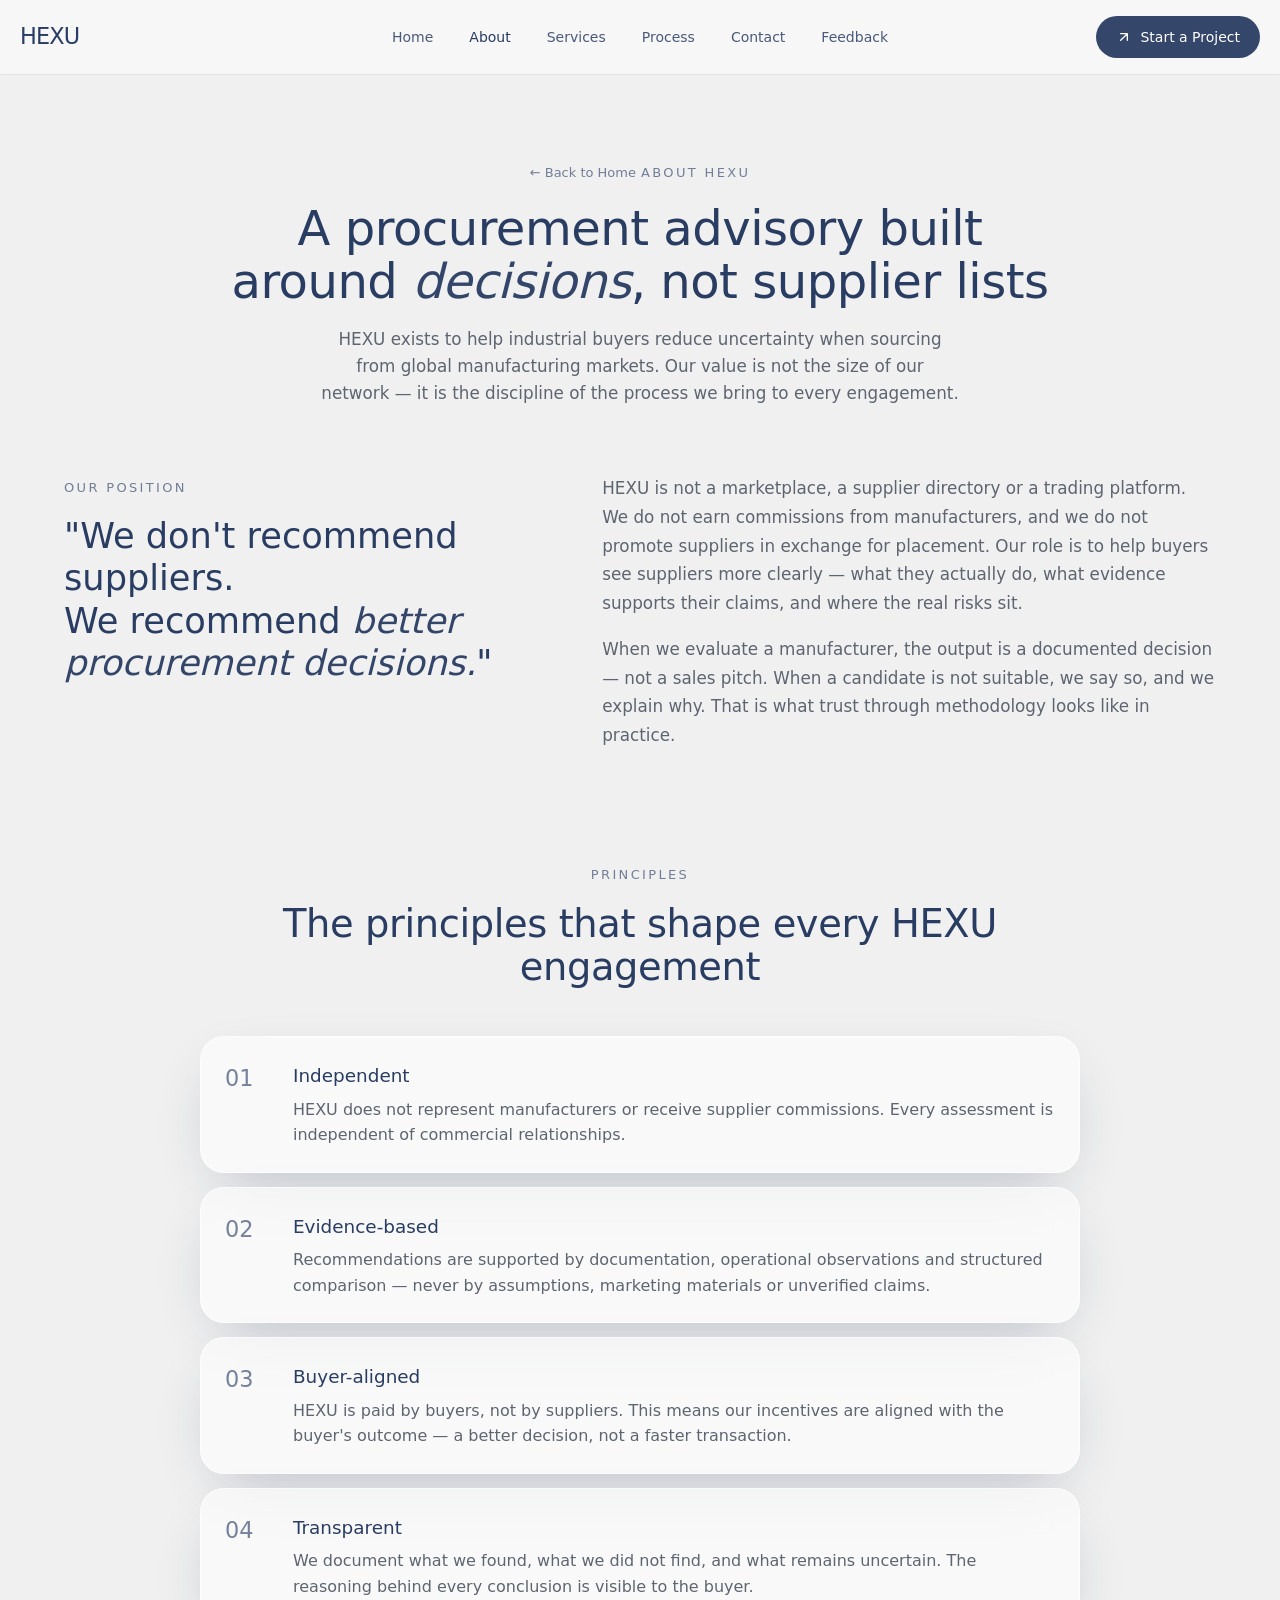
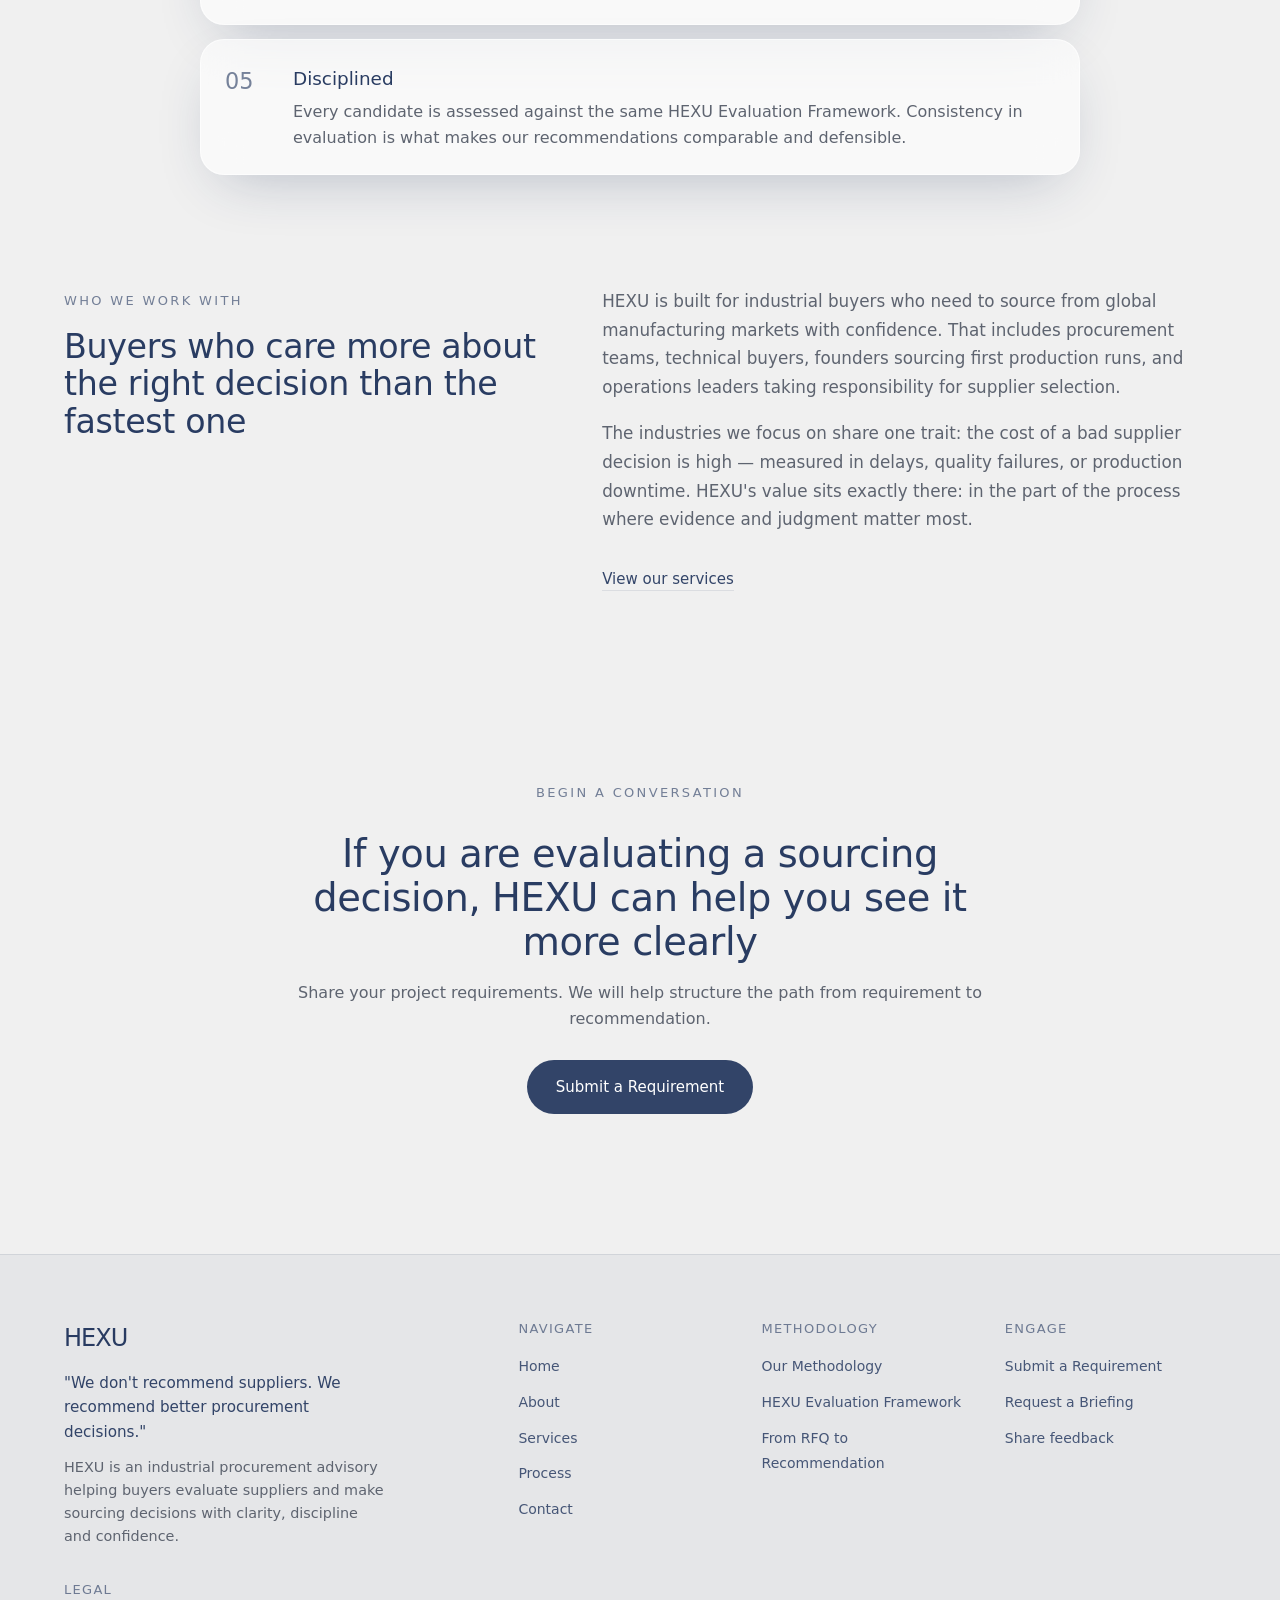
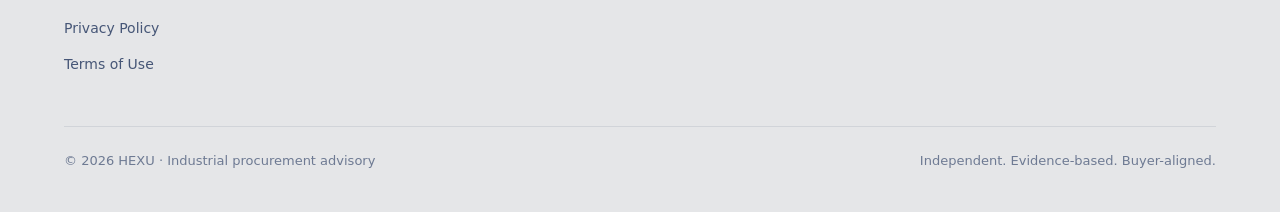
==== HEXU/about.html @ 103ee723 "Add files via upload" ====
<!DOCTYPE html>
<html lang="en">
<head>
  <meta charset="UTF-8" />
  <meta name="viewport" content="width=device-width, initial-scale=1" />
  <title>About — HEXU</title>
  <meta name="description" content="HEXU is an industrial procurement advisory. We don't recommend suppliers — we recommend better procurement decisions. Independent, evidence-based, buyer-aligned." />
  <meta property="og:title" content="About — HEXU" />
  <meta property="og:description" content="An industrial procurement advisory built around better decisions, not supplier lists." />
  <meta property="og:type" content="website" />
  <meta property="og:image" content="og-image.svg" />
  <meta name="twitter:card" content="summary_large_image" />
  <link rel="icon" href="favicon.svg" type="image/svg+xml" />
  <link rel="preconnect" href="https://fonts.googleapis.com" />
  <link rel="preconnect" href="https://fonts.gstatic.com" crossorigin />
  <link rel="stylesheet" href="styles.css" />
</head>
<body>

<nav class="topnav" id="siteHeader">
  <div class="topnav-inner">
    <a href="index.html" class="nav-brand">HEXU</a>
    <ul class="nav-menu">
      <li><a href="index.html">Home</a></li>
      <li><a href="about.html" class="is-current">About</a></li>
      <li><a href="services.html">Services</a></li>
      <li><a href="process.html">Process</a></li>
      <li><a href="contact.html">Contact</a></li>
          <li><a href="feedback.html">Feedback</a></li>
    </ul>
    <span class="nav-cta">
      <a href="contact.html">
        <svg viewBox="0 0 24 24" fill="none" stroke="currentColor" stroke-width="2" stroke-linecap="round" stroke-linejoin="round"><path d="M7 17 17 7M7 7h10v10"/></svg>
        Start a Project
      </a>
    </span>
  </div>
</nav>

<section class="page-head">
  <div class="container">
    <a href="index.html" class="back-link">← Back to Home</a>
    <span class="kicker">About HEXU</span>
    <h1 class="page-title">A procurement advisory built around <em>decisions</em>, not supplier lists</h1>
    <p class="page-lede">HEXU exists to help industrial buyers reduce uncertainty when sourcing from global manufacturing markets. Our value is not the size of our network — it is the discipline of the process we bring to every engagement.</p>
  </div>
</section>

<section class="section" style="padding-top:24px;">
  <div class="container">
    <div class="about-grid">
      <div class="reveal">
        <span class="kicker">Our Position</span>
        <p class="manifesto">"We don't recommend suppliers.<br/>We recommend <em>better procurement decisions.</em>"</p>
      </div>
      <div class="reveal">
        <p class="muted" style="font-size:1.05rem; line-height:1.7; max-width:60ch; margin-bottom:18px;">
          HEXU is not a marketplace, a supplier directory or a trading platform. We do not earn commissions from manufacturers, and we do not promote suppliers in exchange for placement. Our role is to help buyers see suppliers more clearly — what they actually do, what evidence supports their claims, and where the real risks sit.
        </p>
        <p class="muted" style="font-size:1.05rem; line-height:1.7; max-width:60ch;">
          When we evaluate a manufacturer, the output is a documented decision — not a sales pitch. When a candidate is not suitable, we say so, and we explain why. That is what trust through methodology looks like in practice.
        </p>
      </div>
    </div>
  </div>
</section>

<section class="section" style="padding-top:24px;">
  <div class="container">
    <header class="section-head reveal">
      <span class="kicker">Principles</span>
      <h2 class="section-title">The principles that shape every HEXU engagement</h2>
    </header>

    <ul class="principles-list">
      <li class="reveal"><div class="p-k">01</div><div class="p-t"><strong>Independent</strong><span>HEXU does not represent manufacturers or receive supplier commissions. Every assessment is independent of commercial relationships.</span></div></li>
      <li class="reveal"><div class="p-k">02</div><div class="p-t"><strong>Evidence-based</strong><span>Recommendations are supported by documentation, operational observations and structured comparison — never by assumptions, marketing materials or unverified claims.</span></div></li>
      <li class="reveal"><div class="p-k">03</div><div class="p-t"><strong>Buyer-aligned</strong><span>HEXU is paid by buyers, not by suppliers. This means our incentives are aligned with the buyer's outcome — a better decision, not a faster transaction.</span></div></li>
      <li class="reveal"><div class="p-k">04</div><div class="p-t"><strong>Transparent</strong><span>We document what we found, what we did not find, and what remains uncertain. The reasoning behind every conclusion is visible to the buyer.</span></div></li>
      <li class="reveal"><div class="p-k">05</div><div class="p-t"><strong>Disciplined</strong><span>Every candidate is assessed against the same HEXU Evaluation Framework. Consistency in evaluation is what makes our recommendations comparable and defensible.</span></div></li>
    </ul>
  </div>
</section>

<section class="section" style="padding-top:24px;">
  <div class="container">
    <div class="about-grid">
      <div class="reveal">
        <span class="kicker">Who we work with</span>
        <h2 class="section-title" style="font-size:clamp(1.6rem,2.6vw,2.2rem);">Buyers who care more about the right decision than the fastest one</h2>
      </div>
      <div class="reveal">
        <p class="muted" style="font-size:1.05rem; line-height:1.7; max-width:60ch; margin-bottom:18px;">
          HEXU is built for industrial buyers who need to source from global manufacturing markets with confidence. That includes procurement teams, technical buyers, founders sourcing first production runs, and operations leaders taking responsibility for supplier selection.
        </p>
        <p class="muted" style="font-size:1.05rem; line-height:1.7; max-width:60ch;">
          The industries we focus on share one trait: the cost of a bad supplier decision is high — measured in delays, quality failures, or production downtime. HEXU's value sits exactly there: in the part of the process where evidence and judgment matter most.
        </p>
        <div style="margin-top:32px;"><a href="services.html" class="btn-link">View our services</a></div>
      </div>
    </div>
  </div>
</section>

<section class="closing">
  <div class="container">
    <span class="kicker">Begin a conversation</span>
    <h2>If you are evaluating a sourcing decision, HEXU can help you see it more clearly</h2>
    <p>Share your project requirements. We will help structure the path from requirement to recommendation.</p>
    <a href="contact.html" class="btn btn-primary">Submit a Requirement</a>
  </div>
</section>

<footer class="site-footer">
  <div class="container">
    <div class="footer-top">
      <div class="footer-brand">
        <div class="brand">HEXU</div>
        <p class="footer-tag">"We don't recommend suppliers. We recommend better procurement decisions."</p>
        <p class="footer-statement">HEXU is an industrial procurement advisory helping buyers evaluate suppliers and make sourcing decisions with clarity, discipline and confidence.</p>
      </div>
      <div class="footer-col">
        <h4>Navigate</h4>
        <ul>
          <li><a href="index.html">Home</a></li>
          <li><a href="about.html">About</a></li>
          <li><a href="services.html">Services</a></li>
          <li><a href="process.html">Process</a></li>
          <li><a href="contact.html">Contact</a></li>
        </ul>
      </div>
      <div class="footer-col">
        <h4>Methodology</h4>
        <ul>
          <li><a href="process.html#method">Our Methodology</a></li>
          <li><a href="services.html#framework">HEXU Evaluation Framework</a></li>
          <li><a href="process.html#rfq">From RFQ to Recommendation</a></li>
        </ul>
      </div>
      <div class="footer-col">
        <h4>Engage</h4>
        <ul>
          <li><a href="contact.html">Submit a Requirement</a></li>
          <li><a href="contact.html">Request a Briefing</a></li>
          <li><a href="feedback.html">Share feedback</a></li>
        </ul>
      </div>
      <div class="footer-col">
        <h4>Legal</h4>
        <ul>
          <li><a href="privacy.html">Privacy Policy</a></li>
          <li><a href="terms.html">Terms of Use</a></li>
        </ul>
      </div>
    </div>
    <div class="footer-base">
      <div>© 2026 HEXU · Industrial procurement advisory</div>
      <div class="meta">Independent. Evidence-based. Buyer-aligned.</div>
    </div>
  </div>
</footer>

<script src="script.js"></script>
</body>
</html>
---- HEXU/styles.css ----
/* ============================================================
   HEXU — RIVR-style glassmorphism design system
   navy rgba(30,50,90) · glass cards · #f0f0f0 · Helvetica
   ============================================================ */

@font-face {
  font-family: "Helvetica Regular";
  src: url("https://db.onlinewebfonts.com/t/a64ff11d2c24584c767f6257e880dc65.eot");
  src: url("https://db.onlinewebfonts.com/t/a64ff11d2c24584c767f6257e880dc65.eot?#iefix") format("embedded-opentype"),
       url("https://db.onlinewebfonts.com/t/a64ff11d2c24584c767f6257e880dc65.woff2") format("woff2"),
       url("https://db.onlinewebfonts.com/t/a64ff11d2c24584c767f6257e880dc65.woff") format("woff"),
       url("https://db.onlinewebfonts.com/t/a64ff11d2c24584c767f6257e880dc65.ttf") format("truetype"),
       url("https://db.onlinewebfonts.com/t/a64ff11d2c24584c767f6257e880dc65.svg#Helvetica Regular") format("svg");
  font-display: swap;
}

:root {
  --font-helvetica: "Helvetica Regular", ui-sans-serif, system-ui, -apple-system, "Segoe UI", Arial, sans-serif;

  --bg: #f0f0f0;

  /* navy accent */
  --navy-950: rgba(30, 50, 90, 0.95);
  --navy-900: rgba(30, 50, 90, 0.90);
  --navy-800: rgba(30, 50, 90, 0.80);
  --navy-600: rgba(30, 50, 90, 0.60);
  --navy-400: rgba(30, 50, 90, 0.40);
  --navy-100: rgba(30, 50, 90, 0.10);
  --navy-050: rgba(30, 50, 90, 0.05);

  --text: #2b3140;
  --text-2: #5E6470;

  /* glass */
  --glass: rgba(255, 255, 255, 0.35);
  --glass-strong: rgba(255, 255, 255, 0.60);
  --glass-line: rgba(255, 255, 255, 0.60);
  --glass-blur: 18px;
  --shadow: 0 20px 60px -22px rgba(30, 50, 90, 0.30);

  --r-xl: 3rem;
  --r-lg: 2rem;
  --r-md: 1.5rem;
  --r-sm: 1rem;
  --r-pill: 999px;

  --maxw: 1200px;
}

* { box-sizing: border-box; }

html { scroll-behavior: smooth; -webkit-text-size-adjust: 100%; }

body {
  margin: 0;
  font-family: var(--font-helvetica);
  background-color: var(--bg);
  color: var(--text);
  line-height: 1.6;
  overflow-x: hidden;
  -webkit-font-smoothing: antialiased;
  -moz-osx-font-smoothing: grayscale;
}

a { color: inherit; text-decoration: none; }
h1, h2, h3, h4, h5 { margin: 0; font-weight: 400; letter-spacing: -0.01em; }
p { margin: 0; }
ul { margin: 0; padding: 0; list-style: none; }
img, svg, video { max-width: 100%; }

.container { width: 100%; max-width: var(--maxw); margin: 0 auto; padding: 0 24px; }

.muted { color: var(--text-2); }

/* ---------- shared bits ---------- */
.kicker {
  display: inline-block;
  font-size: 13px;
  letter-spacing: 0.18em;
  text-transform: uppercase;
  color: var(--navy-600);
  margin-bottom: 16px;
}

.section { padding: 88px 0; }
.section-head { max-width: 760px; margin: 0 auto 48px; text-align: center; }
.section-title { font-size: clamp(1.6rem, 3vw, 2.4rem); line-height: 1.12; color: var(--navy-950); }
.section-lede { margin-top: 16px; color: var(--text-2); font-size: 1.05rem; }

.glass-card {
  background: var(--glass-strong);
  -webkit-backdrop-filter: blur(var(--glass-blur));
  backdrop-filter: blur(var(--glass-blur));
  border: 1px solid var(--glass-line);
  border-radius: var(--r-lg);
  box-shadow: var(--shadow);
}

/* ---------- buttons ---------- */
.btn {
  display: inline-flex; align-items: center; gap: 8px;
  border-radius: var(--r-pill);
  padding: 14px 28px; font-size: 15px;
  border: 1px solid transparent;
  transition: background .2s ease, transform .15s ease, box-shadow .2s ease, color .2s ease;
  cursor: pointer;
}
.btn-primary { background: var(--navy-900); color: #fff; }
.btn-primary:hover { background: rgba(30, 50, 90, 1); }
.btn-primary:active { transform: scale(0.98); }
.btn-outline-dark {
  background: var(--glass-strong);
  -webkit-backdrop-filter: blur(12px); backdrop-filter: blur(12px);
  color: var(--navy-900); border-color: var(--navy-100);
}
.btn-outline-dark:hover { background: rgba(255, 255, 255, 0.85); }
.btn-block { width: 100%; justify-content: center; }
.btn-link { color: var(--navy-900); font-size: 15px; border-bottom: 1px solid var(--navy-100); padding-bottom: 2px; transition: border-color .2s; }
.btn-link:hover { border-color: var(--navy-600); }

.pill-btn {
  display: inline-flex; align-items: center; gap: 8px;
  background: #fff; color: var(--navy-900);
  border-radius: var(--r-pill);
  padding: 8px 16px; font-size: 14px;
  border: 1px solid var(--navy-100);
  transition: background .2s ease, transform .15s ease;
}
.pill-btn:hover { background: rgba(255, 255, 255, 0.9); }
.pill-btn:active { transform: scale(0.98); }
.pill-btn svg { width: 16px; height: 16px; }

/* ---------- top navigation ---------- */
.topnav {
  position: sticky; top: 0;
  z-index: 50;
  width: 100%;
  background: rgba(255, 255, 255, 0.45);
  -webkit-backdrop-filter: blur(14px); backdrop-filter: blur(14px);
  border-bottom: 1px solid var(--navy-100);
}
.topnav.scrolled { background: rgba(255, 255, 255, 0.72); box-shadow: 0 8px 30px -16px rgba(30, 50, 90, 0.25); }
.topnav-inner {
  display: flex; align-items: center; gap: 16px;
  max-width: 1536px; margin: 0 auto;
  padding: 16px 20px;
}
.nav-brand { flex: 1; font-size: 1.4rem; letter-spacing: -0.04em; color: var(--navy-950); }
.nav-menu { flex: 0 0 auto; display: none; gap: 36px; }
.nav-menu a { font-size: 14px; color: var(--navy-800); transition: opacity .2s ease; }
.nav-menu a:hover { opacity: 0.6; }
.nav-menu a.is-current { color: var(--navy-950); font-weight: 500; }
.nav-cta {
  flex: 1; justify-content: flex-end; display: flex;
}
.nav-cta a {
  display: inline-flex; align-items: center; gap: 8px;
  background: var(--navy-900); color: #fff;
  border-radius: var(--r-pill);
  padding: 10px 20px; font-size: 14px;
  transition: background .2s ease, transform .15s ease;
}
.nav-cta a:hover { background: rgba(30, 50, 90, 1); }
.nav-cta a:active { transform: scale(0.98); }
.nav-cta a svg { width: 16px; height: 16px; }

@media (min-width: 900px) { .nav-menu { display: flex; } }

/* overlay nav (inside hero, no background) */
.topnav--overlay {
  position: relative; top: auto;
  background: transparent;
  -webkit-backdrop-filter: none; backdrop-filter: none;
  border-bottom: none;
  z-index: 20;
}

/* ---------- HERO ---------- */
.hero {
  width: 100%;
  min-height: 100vh; min-height: 100svh;
  padding: 12px;
  background: var(--bg);
  display: flex;
}
@media (min-width: 768px) { .hero { padding: 20px; } }

.hero-glass {
  position: relative;
  flex: 1 1 auto;
  width: 100%;
  max-width: 1536px;
  margin: 0 auto;
  border-radius: var(--r-md);
  overflow: hidden;
  background: rgba(255, 255, 255, 0.10);
  display: flex; flex-direction: column;
  box-shadow: 0 30px 80px -30px rgba(30, 50, 90, 0.35);
}
@media (min-width: 768px) { .hero-glass { border-radius: var(--r-xl); } }

.hero-video {
  position: absolute; inset: 0;
  width: 100%; height: 100%;
  object-fit: cover; object-position: 65% center;
  z-index: 0; opacity: 0.55;
}
@media (min-width: 1024px) { .hero-video { object-position: center; opacity: 0.6; } }

.hero-scrim {
  position: absolute; inset: 0; z-index: 1;
  background: linear-gradient(180deg,
    rgba(240, 240, 240, 0.55) 0%,
    rgba(240, 240, 240, 0.32) 45%,
    rgba(240, 240, 240, 0.52) 100%);
}

.hero-inner {
  position: relative; z-index: 10;
  display: flex; flex-direction: column;
  flex: 1; width: 100%;
}

.hero-content {
  flex: 1;
  display: flex; flex-direction: column;
  align-items: center; justify-content: center;
  text-align: center;
  padding: 44px 24px 130px;
  max-width: 900px; margin: 0 auto;
}
.hero-badge {
  display: inline-flex; align-items: center; gap: 8px;
  padding: 8px 16px; border-radius: var(--r-pill);
  background: var(--glass-strong);
  -webkit-backdrop-filter: blur(12px); backdrop-filter: blur(12px);
  border: 1px solid var(--glass-line);
  margin-bottom: 22px;
}
.hero-badge svg { width: 16px; height: 16px; color: var(--navy-800); }
.hero-badge span { font-size: 14px; color: var(--navy-900); }
.hero-title {
  font-size: clamp(2.4rem, 7vw, 5rem);
  line-height: 1.05; letter-spacing: -0.02em;
  color: var(--navy-950);
  margin-bottom: 20px;
}
.hero-sub {
  font-size: clamp(1rem, 1.6vw, 1.2rem);
  color: var(--navy-800);
  max-width: 560px; line-height: 1.6;
}
.hero-tagline {
  margin-top: 22px;
  display: inline-flex;
  padding: 10px 18px;
  border-radius: var(--r-pill);
  background: var(--navy-050);
  border: 1px solid var(--navy-100);
  font-size: 14px; color: var(--navy-900);
}

/* bottom-left card */
.hero-bl {
  position: absolute; left: 16px; bottom: 16px; z-index: 15;
  padding: 16px 18px;
  border-radius: var(--r-md);
  background: var(--glass-strong);
  -webkit-backdrop-filter: blur(24px); backdrop-filter: blur(24px);
  border: 1px solid var(--glass-line);
  box-shadow: var(--shadow);
  max-width: 250px;
}
@media (min-width: 768px) { .hero-bl { left: 24px; bottom: 24px; padding: 20px 22px; } }
@media (min-width: 1024px) { .hero-bl { left: 40px; bottom: 40px; } }
.hero-bl-label { font-size: 11px; letter-spacing: 0.12em; text-transform: uppercase; color: var(--navy-600); }
.hero-bl-text { margin-top: 4px; font-size: 1.05rem; color: var(--navy-950); line-height: 1.3; }

/* bottom-right corner (faux cut-out) */
.hero-br {
  position: absolute; right: 0; bottom: 0; z-index: 15;
  padding: 14px 16px 14px 36px;
  background: var(--bg);
  border-top-left-radius: var(--r-lg);
  display: flex; align-items: center; gap: 14px;
}
@media (min-width: 640px) { .hero-br { padding: 18px 20px 18px 44px; border-top-left-radius: 2rem; } }
@media (min-width: 768px) { .hero-br { border-top-left-radius: 3.5rem; } }
.hero-br .mask-top { position: absolute; top: -1.5rem; right: 0; width: 1.5rem; height: 1.5rem; pointer-events: none; }
.hero-br .mask-left { position: absolute; bottom: 0; left: -1.5rem; width: 1.5rem; height: 1.5rem; pointer-events: none; }
@media (min-width: 640px) {
  .hero-br .mask-top { top: -2rem; width: 2rem; height: 2rem; }
  .hero-br .mask-left { left: -2rem; width: 2rem; height: 2rem; }
}
@media (min-width: 768px) {
  .hero-br .mask-top { top: -3.5rem; width: 3.5rem; height: 3.5rem; }
  .hero-br .mask-left { left: -3.5rem; width: 3.5rem; height: 3.5rem; }
}
.hero-br-ico {
  width: 40px; height: 40px; border-radius: 50%;
  background: var(--navy-050); border: 1px solid var(--navy-100);
  display: flex; align-items: center; justify-content: center;
  color: var(--navy-800); flex: none;
}
.hero-br-ico svg { width: 20px; height: 20px; }
@media (min-width: 768px) { .hero-br-ico { width: 56px; height: 56px; } .hero-br-ico svg { width: 26px; height: 26px; } }
.hero-br-title { font-size: 16px; color: var(--navy-950); }
@media (min-width: 768px) { .hero-br-title { font-size: 20px; } }
.hero-br-link { display: inline-flex; align-items: center; gap: 4px; font-size: 12px; color: var(--navy-600); transition: color .2s ease; }
.hero-br-link svg { width: 14px; height: 14px; }
@media (min-width: 768px) { .hero-br-link { font-size: 15px; } }
.hero-br-link:hover { color: var(--navy-800); }

/* ---------- steps ---------- */
.steps { display: flex; flex-direction: column; gap: 16px; max-width: 880px; margin: 0 auto; }
.step {
  display: flex; gap: 20px;
  padding: 28px;
  border-radius: var(--r-md);
  background: var(--glass-strong);
  -webkit-backdrop-filter: blur(var(--glass-blur)); backdrop-filter: blur(var(--glass-blur));
  border: 1px solid var(--glass-line);
  box-shadow: var(--shadow);
}
.step-num { font-size: 1.6rem; color: var(--navy-600); min-width: 56px; }
.step-title { font-size: 1.25rem; color: var(--navy-950); margin-bottom: 8px; }
.step-text { color: var(--text-2); }
.step-example {
  margin-top: 12px; font-size: 0.95rem; color: var(--navy-800);
  background: var(--navy-050); border-left: 2px solid var(--navy-400);
  padding: 10px 14px; border-radius: 0 var(--r-sm) var(--r-sm) 0;
}

/* ---------- compare ---------- */
.compare {
  max-width: 880px; margin: 0 auto;
  border-radius: var(--r-md); overflow: hidden;
  background: var(--glass-strong);
  -webkit-backdrop-filter: blur(var(--glass-blur)); backdrop-filter: blur(var(--glass-blur));
  border: 1px solid var(--glass-line);
  box-shadow: var(--shadow);
}
.compare-head, .compare-row { display: grid; grid-template-columns: 1fr 1fr; }
.compare-head {
  background: var(--navy-050);
  padding: 16px 24px; font-size: 13px; letter-spacing: 0.1em;
  text-transform: uppercase; color: var(--navy-600);
}
.compare-row { padding: 16px 24px; border-top: 1px solid var(--navy-100); }
.compare-cell { color: var(--text-2); }
.compare-cell.is-hexu { color: var(--navy-950); font-weight: 500; }

/* ---------- framework grid ---------- */
.framework-grid { display: grid; grid-template-columns: 1fr; gap: 18px; }
@media (min-width: 768px) { .framework-grid { grid-template-columns: 1fr 1fr; } .framework-card.is-wide { grid-column: 1 / -1; } }
.framework-card {
  padding: 28px;
  border-radius: var(--r-md);
  background: var(--glass-strong);
  -webkit-backdrop-filter: blur(var(--glass-blur)); backdrop-filter: blur(var(--glass-blur));
  border: 1px solid var(--glass-line);
  box-shadow: var(--shadow);
}
.idx { font-size: 13px; letter-spacing: 0.08em; color: var(--navy-600); margin-bottom: 8px; text-transform: uppercase; }
.framework-card h3 { font-size: 1.2rem; color: var(--navy-950); margin: 6px 0 10px; }
.framework-d { color: var(--text-2); font-size: 0.98rem; }
.framework-list { margin-top: 14px; display: flex; flex-wrap: wrap; gap: 8px; }
.framework-list li {
  font-size: 13px; color: var(--navy-800);
  background: var(--navy-050); border: 1px solid var(--navy-100);
  padding: 6px 12px; border-radius: var(--r-pill);
}

/* ---------- RFQ ---------- */
.illustrative-banner {
  display: inline-flex; align-items: center; gap: 10px;
  margin: 0 auto 28px; padding: 10px 18px;
  border-radius: var(--r-pill);
  background: var(--navy-050); border: 1px solid var(--navy-100);
  color: var(--navy-800); font-size: 14px;
}
.illustrative-banner .dot { width: 8px; height: 8px; border-radius: 50%; background: var(--navy-600); }
.rfq-step {
  display: flex; gap: 20px;
  padding: 26px;
  border-radius: var(--r-md);
  background: var(--glass-strong);
  -webkit-backdrop-filter: blur(var(--glass-blur)); backdrop-filter: blur(var(--glass-blur));
  border: 1px solid var(--glass-line);
  box-shadow: var(--shadow);
  margin-bottom: 16px;
}
.rfq-step.is-active { border-color: var(--navy-400); }
.rfq-step-label { font-size: 13px; letter-spacing: 0.1em; text-transform: uppercase; color: var(--navy-600); min-width: 64px; }
.rfq-step-title { font-size: 1.2rem; color: var(--navy-950); margin-bottom: 6px; }
.rfq-step-text { color: var(--text-2); }
.rfq-step-reasons { display: flex; flex-wrap: wrap; gap: 10px; margin-top: 14px; }
.rfq-step-reasons div {
  font-size: 13px; color: var(--navy-800);
  background: var(--navy-050); border: 1px solid var(--navy-100);
  padding: 6px 12px; border-radius: var(--r-pill);
}
.example-grid { display: grid; grid-template-columns: 1fr; gap: 12px; margin-top: 14px; }
@media (min-width: 560px) { .example-grid { grid-template-columns: 1fr 1fr; } }
.example-item { padding: 14px; border-radius: var(--r-sm); background: rgba(255, 255, 255, 0.5); border: 1px solid var(--glass-line); }
.example-item .k { font-size: 13px; color: var(--navy-900); margin-bottom: 4px; }
.example-item .v { font-size: 13px; color: var(--text-2); }
.final-decision { margin-top: 24px; padding: 28px; border-radius: var(--r-md); background: var(--navy-050); border: 1px solid var(--navy-100); }
.final-decision .k { font-size: 12px; letter-spacing: 0.12em; text-transform: uppercase; color: var(--navy-600); margin-bottom: 10px; }
.final-decision p { color: var(--navy-900); margin-bottom: 8px; }

/* ---------- stand / deliver grids ---------- */
.stand-grid, .deliver-grid { display: grid; grid-template-columns: 1fr; gap: 18px; }
@media (min-width: 680px) { .stand-grid, .deliver-grid { grid-template-columns: 1fr 1fr; } }
@media (min-width: 1024px) { .deliver-grid { grid-template-columns: repeat(3, 1fr); } }
.stand-card, .deliver-card {
  padding: 26px;
  border-radius: var(--r-md);
  background: var(--glass-strong);
  -webkit-backdrop-filter: blur(var(--glass-blur)); backdrop-filter: blur(var(--glass-blur));
  border: 1px solid var(--glass-line);
  box-shadow: var(--shadow);
}
.stand-card .idx, .deliver-card .idx { font-size: 13px; color: var(--navy-600); margin-bottom: 10px; }
.stand-card h3, .deliver-card h3 { font-size: 1.15rem; color: var(--navy-950); margin-bottom: 8px; }
.stand-card p, .deliver-card p { color: var(--text-2); font-size: 0.97rem; }

.final-output {
  margin-top: 32px; text-align: center;
  padding: 48px 24px;
  border-radius: var(--r-lg);
  background: var(--navy-050); border: 1px solid var(--navy-100);
}
.final-output h2 { font-size: clamp(1.6rem, 3vw, 2.2rem); color: var(--navy-950); margin: 10px 0 16px; }
.final-output p { color: var(--text-2); max-width: 560px; margin: 0 auto 24px; }

/* ---------- closing ---------- */
.closing { padding: 100px 0; text-align: center; }
.closing .container { max-width: 760px; }
.closing h2 { font-size: clamp(1.6rem, 3.2vw, 2.4rem); color: var(--navy-950); line-height: 1.15; margin: 12px 0 16px; }
.closing p { color: var(--text-2); margin-bottom: 28px; }

/* ---------- inner page head ---------- */
.page-head { padding: 84px 0 44px; text-align: center; }
.page-head .container { max-width: 880px; }
.page-title { font-size: clamp(2rem, 4vw, 3rem); color: var(--navy-950); line-height: 1.1; }
.page-title em { font-style: italic; color: var(--navy-900); }
.page-lede { margin: 18px auto 0; color: var(--text-2); font-size: 1.05rem; max-width: 640px; }
.back-link { display: inline-block; font-size: 13px; color: var(--navy-600); margin-bottom: 18px; }
.back-link:hover { color: var(--navy-900); }

/* about grid */
.about-grid { display: grid; grid-template-columns: 1fr; gap: 36px; align-items: start; }
@media (min-width: 880px) { .about-grid { grid-template-columns: 0.9fr 1.1fr; } }
.manifesto { font-size: clamp(1.6rem, 3vw, 2.2rem); line-height: 1.2; color: var(--navy-950); }
.manifesto em { font-style: italic; color: var(--navy-900); }

/* principles list */
.principles-list { display: flex; flex-direction: column; gap: 14px; max-width: 880px; margin: 0 auto; }
.principles-list li { display: flex; gap: 20px; padding: 24px; border-radius: var(--r-md); background: var(--glass-strong); -webkit-backdrop-filter: blur(var(--glass-blur)); backdrop-filter: blur(var(--glass-blur)); border: 1px solid var(--glass-line); box-shadow: var(--shadow); }
.p-k { font-size: 1.4rem; color: var(--navy-600); min-width: 48px; }
.p-t strong { display: block; font-size: 1.15rem; color: var(--navy-950); margin-bottom: 6px; font-weight: 500; }
.p-t span { color: var(--text-2); }

/* ---------- contact ---------- */
.contact-grid { display: grid; grid-template-columns: 1fr; gap: 32px; max-width: 1000px; margin: 0 auto; }
@media (min-width: 860px) { .contact-grid { grid-template-columns: 0.8fr 1.2fr; align-items: start; } }
.contact-form {
  padding: 32px;
  border-radius: var(--r-lg);
  background: var(--glass-strong);
  -webkit-backdrop-filter: blur(var(--glass-blur)); backdrop-filter: blur(var(--glass-blur));
  border: 1px solid var(--glass-line);
  box-shadow: var(--shadow);
}
.field-row { display: grid; grid-template-columns: 1fr; gap: 16px; }
@media (min-width: 560px) { .field-row { grid-template-columns: 1fr 1fr; } }
.field { margin-bottom: 16px; display: flex; flex-direction: column; gap: 8px; }
.field label { font-size: 13px; color: var(--navy-800); }
.field input, .field textarea {
  font-family: inherit; font-size: 15px; color: var(--text);
  background: rgba(255, 255, 255, 0.6);
  border: 1px solid var(--navy-100);
  border-radius: var(--r-sm);
  padding: 12px 14px; width: 100%;
  transition: border-color .2s ease, box-shadow .2s ease;
  resize: vertical;
}
.field input:focus, .field textarea:focus { outline: none; border-color: var(--navy-400); box-shadow: 0 0 0 3px rgba(30, 50, 90, 0.1); }
.field input::placeholder, .field textarea::placeholder { color: var(--navy-400); }
.contact-notes { margin-top: 20px; display: flex; flex-direction: column; gap: 10px; }
.contact-notes li { font-size: 14px; color: var(--text-2); padding-left: 18px; position: relative; }
.contact-notes li::before { content: ""; position: absolute; left: 0; top: 9px; width: 6px; height: 6px; border-radius: 50%; background: var(--navy-400); }
.form-status { margin-top: 16px; font-size: 14px; color: var(--navy-800); min-height: 20px; }
.form-status.error { color: #b3261e; }

/* ---------- footer ---------- */
.site-footer { padding: 64px 0 40px; background: var(--navy-050); border-top: 1px solid var(--navy-100); margin-top: 40px; }
.footer-top { display: grid; grid-template-columns: 1fr; gap: 32px; }
@media (min-width: 760px) { .footer-top { grid-template-columns: 2fr 1fr 1fr 1fr; } }
.footer-brand .brand { font-size: 1.5rem; color: var(--navy-950); letter-spacing: -0.04em; }
.footer-tag { margin-top: 14px; color: var(--navy-900); font-size: 0.95rem; max-width: 320px; }
.footer-statement { margin-top: 12px; color: var(--text-2); font-size: 0.9rem; max-width: 320px; }
.footer-col h4 { font-size: 13px; letter-spacing: 0.1em; text-transform: uppercase; color: var(--navy-600); margin-bottom: 14px; }
.footer-col li { margin-bottom: 10px; }
.footer-col a { font-size: 14px; color: var(--navy-800); transition: color .2s ease; }
.footer-col a:hover { color: var(--navy-950); }
.footer-base { margin-top: 40px; padding-top: 24px; border-top: 1px solid var(--navy-100); display: flex; flex-wrap: wrap; gap: 10px; justify-content: space-between; font-size: 13px; color: var(--navy-600); }

/* ---------- reveal + entrance animations ---------- */
.reveal { opacity: 0; transform: translateY(24px); transition: opacity .7s ease, transform .7s ease; }
.reveal.in-view { opacity: 1; transform: none; }

@keyframes fadeUp { from { opacity: 0; transform: translateY(20px); } to { opacity: 1; transform: none; } }
@keyframes fadeScale { from { opacity: 0; transform: scale(0.98); } to { opacity: 1; transform: scale(1); } }
@keyframes fadeIn { from { opacity: 0; } to { opacity: 1; } }
@keyframes fadeLeft { from { opacity: 0; transform: translateX(-20px); } to { opacity: 1; transform: none; } }

.hero-badge { animation: fadeUp .6s ease-out both; }
.hero-title { animation: fadeScale .8s ease-out .2s both; }
.hero-sub { animation: fadeIn .8s ease-out .4s both; }
.hero-tagline { animation: fadeIn .8s ease-out .5s both; }
.hero-bl { animation: fadeLeft .8s ease-out .2s both; }
.hero-br { animation: fadeUp .8s ease-out .4s both; }
.topnav--overlay { animation: fadeIn .6s ease-out both; }

@media (prefers-reduced-motion: reduce) {
  .reveal { opacity: 1; transform: none; transition: none; }
  .hero-badge, .hero-title, .hero-sub, .hero-tagline, .hero-bl, .hero-br, .topnav--overlay { animation: none; }
  html { scroll-behavior: auto; }
}
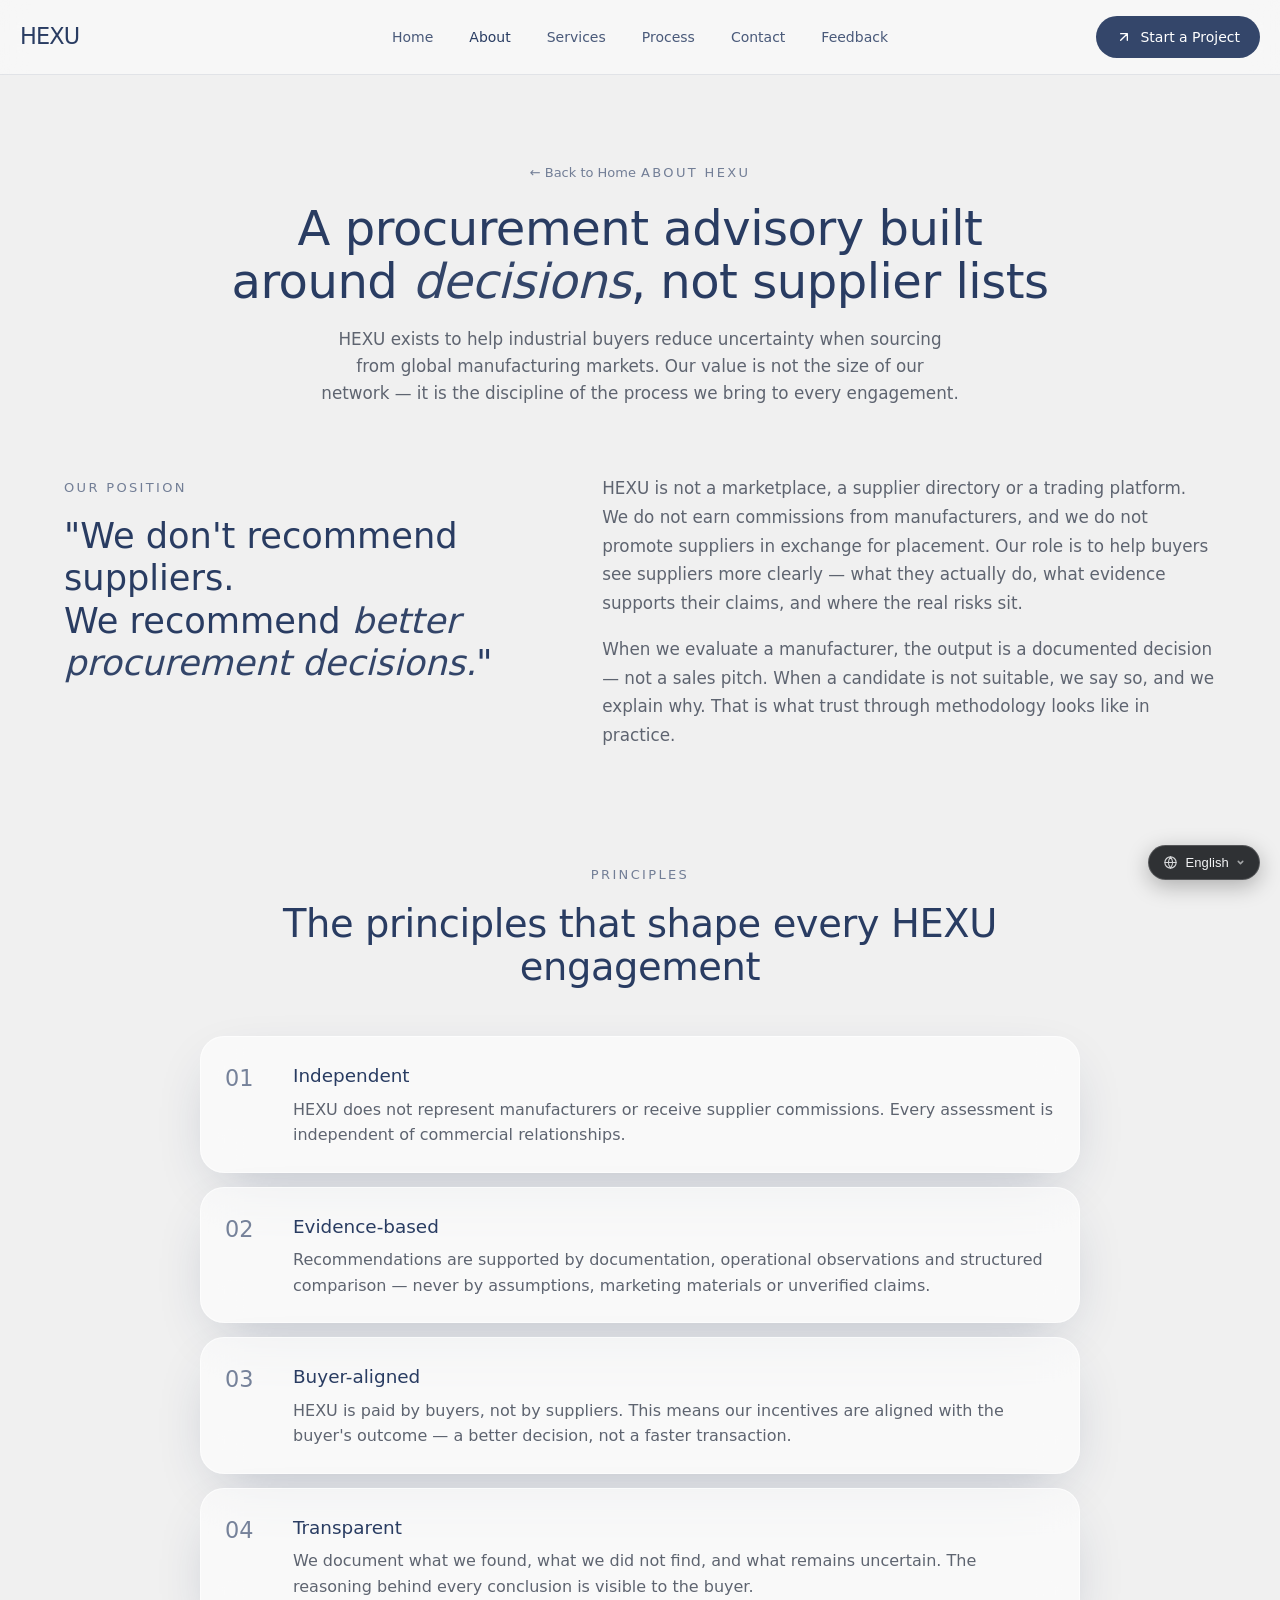
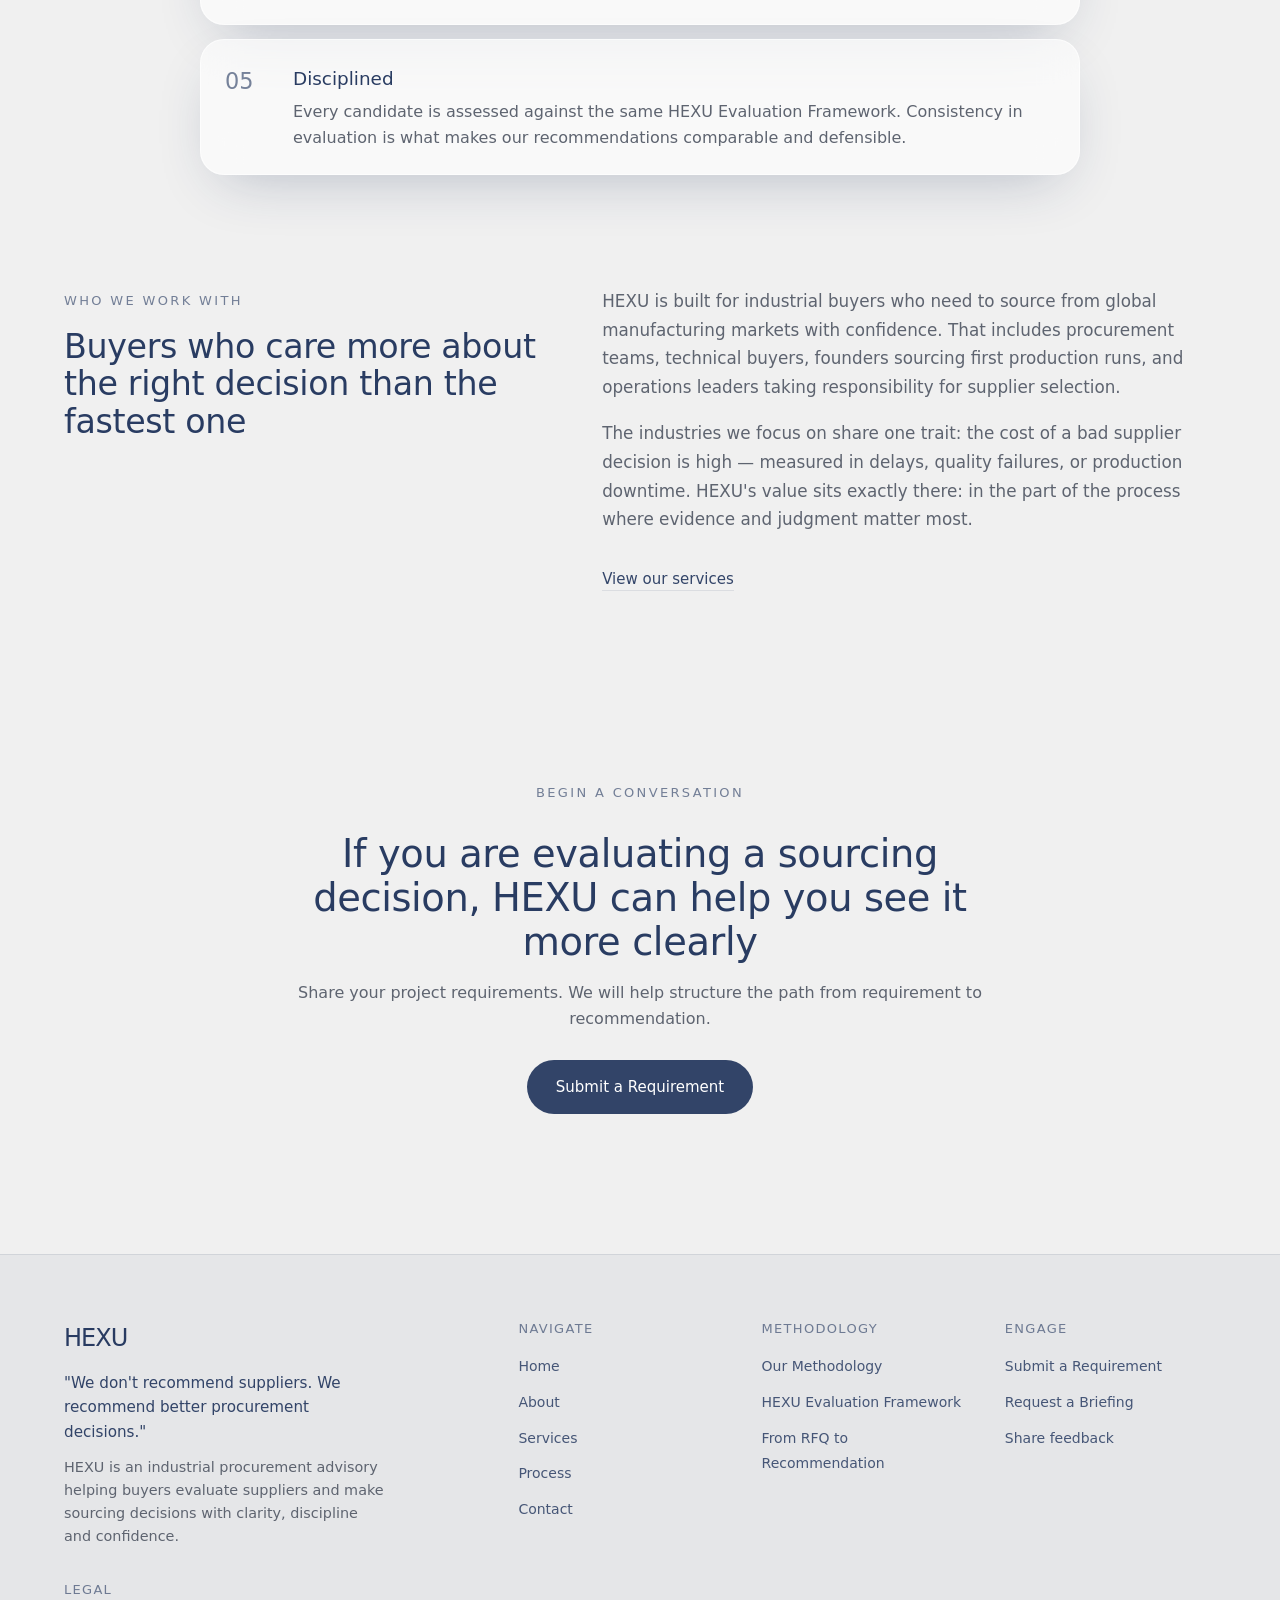
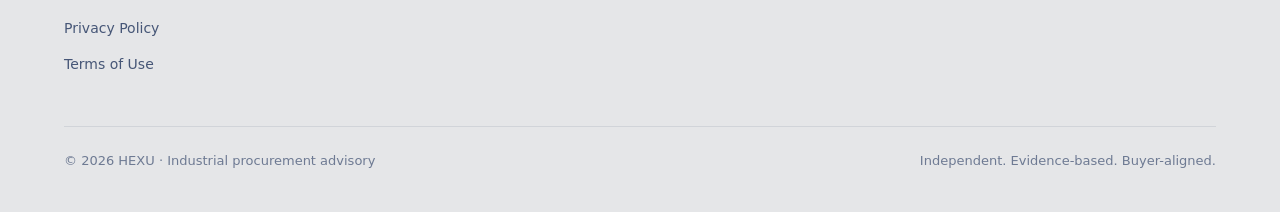
==== commit 10a75b73: "Add files via upload" ====
--- a/HEXU/about.html
+++ b/HEXU/about.html
@@ -161,5 +161,6 @@
 </footer>
 
 <script src="script.js"></script>
+<script src="i18n.js"></script>
 </body>
 </html>
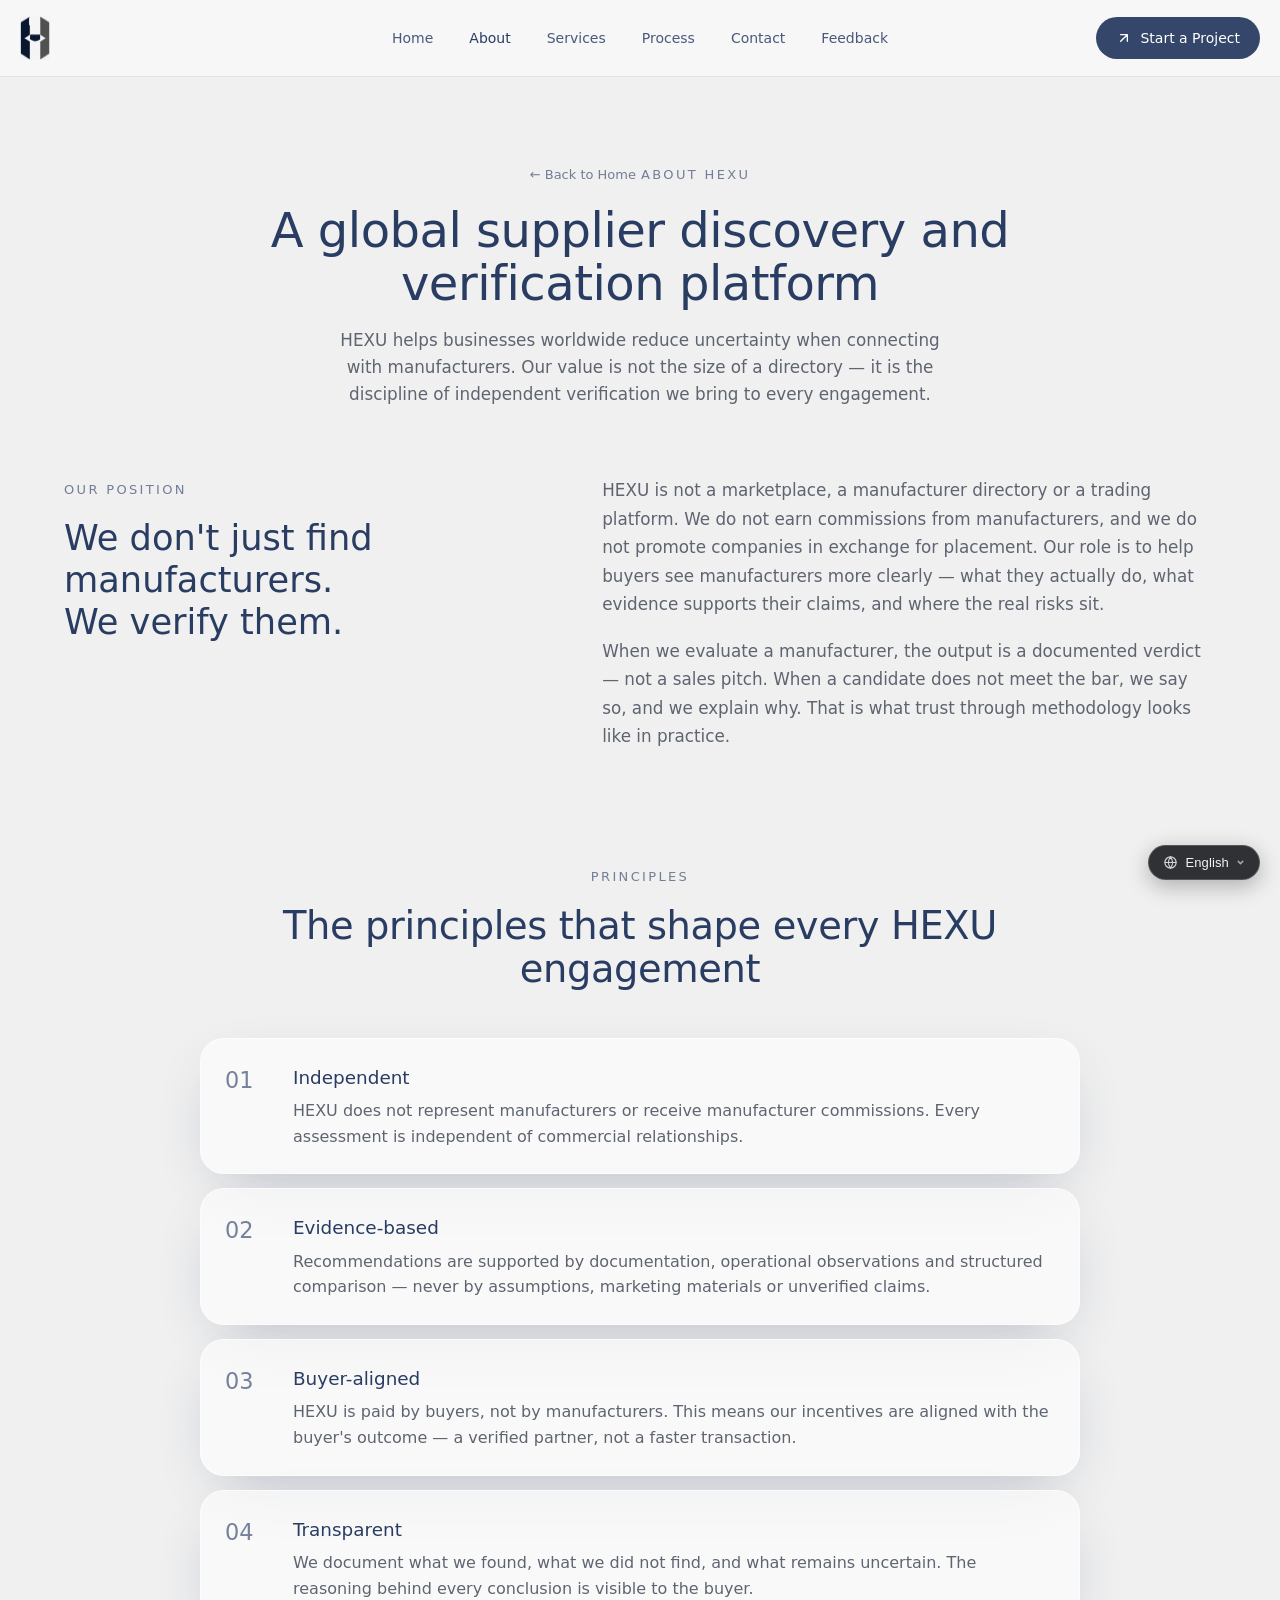
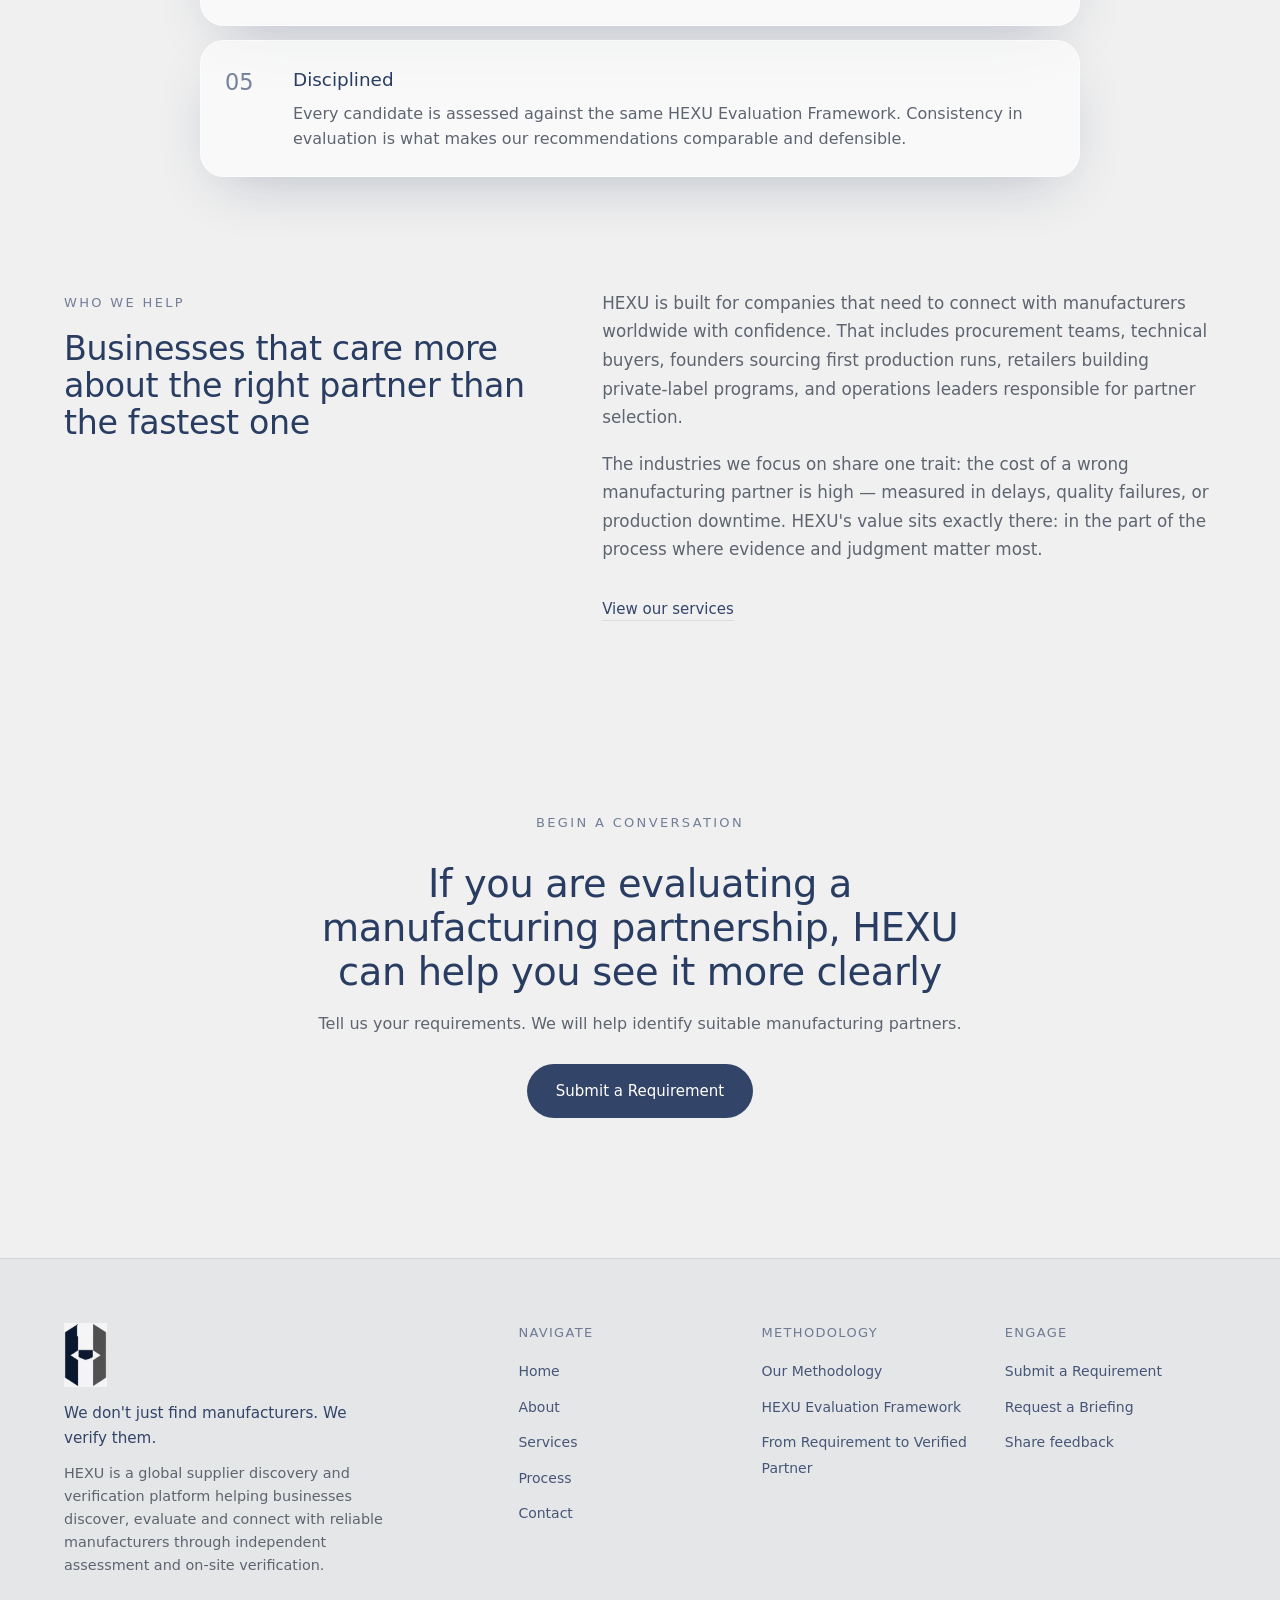
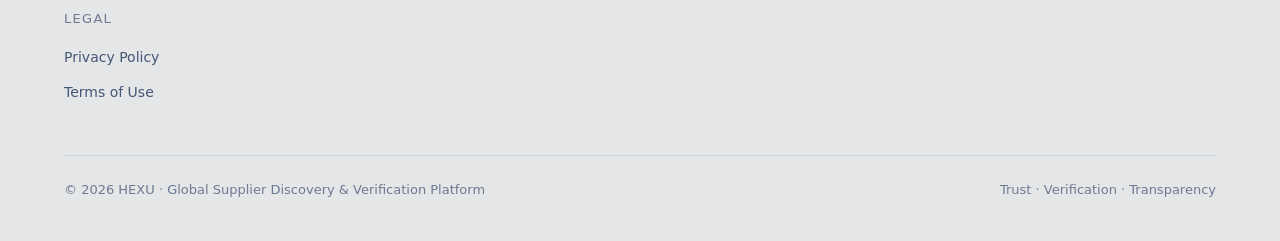
==== commit 2103aeda: "Rebrand subpages to Global Supplier Discovery & Verification Platform + add NL/FR/IT - Rewrite about" ====
--- a/HEXU/about.html
+++ b/HEXU/about.html
@@ -4,9 +4,9 @@
   <meta charset="UTF-8" />
   <meta name="viewport" content="width=device-width, initial-scale=1" />
   <title>About — HEXU</title>
-  <meta name="description" content="HEXU is an industrial procurement advisory. We don't recommend suppliers — we recommend better procurement decisions. Independent, evidence-based, buyer-aligned." />
+  <meta name="description" content="HEXU is a global supplier discovery and verification platform. We help businesses worldwide discover, evaluate and connect with reliable manufacturers through independent assessment and on-site verification." />
   <meta property="og:title" content="About — HEXU" />
-  <meta property="og:description" content="An industrial procurement advisory built around better decisions, not supplier lists." />
+  <meta property="og:description" content="A global supplier discovery and verification platform — helping businesses worldwide connect with reliable manufacturers through independent assessment." />
   <meta property="og:type" content="website" />
   <meta property="og:image" content="og-image.svg" />
   <meta name="twitter:card" content="summary_large_image" />
@@ -19,7 +19,7 @@
 
 <nav class="topnav" id="siteHeader">
   <div class="topnav-inner">
-    <a href="index.html" class="nav-brand">HEXU</a>
+    <a href="index.html" class="nav-brand"><img src="assets/hexu-logo.png" alt="HEXU" class="brand-logo nav-brand-logo"></a>
     <ul class="nav-menu">
       <li><a href="index.html">Home</a></li>
       <li><a href="about.html" class="is-current">About</a></li>
@@ -41,8 +41,8 @@
   <div class="container">
     <a href="index.html" class="back-link">← Back to Home</a>
     <span class="kicker">About HEXU</span>
-    <h1 class="page-title">A procurement advisory built around <em>decisions</em>, not supplier lists</h1>
-    <p class="page-lede">HEXU exists to help industrial buyers reduce uncertainty when sourcing from global manufacturing markets. Our value is not the size of our network — it is the discipline of the process we bring to every engagement.</p>
+    <h1 class="page-title">A global supplier discovery and verification platform</h1>
+    <p class="page-lede">HEXU helps businesses worldwide reduce uncertainty when connecting with manufacturers. Our value is not the size of a directory — it is the discipline of independent verification we bring to every engagement.</p>
   </div>
 </section>
 
@@ -51,14 +51,14 @@
     <div class="about-grid">
       <div class="reveal">
         <span class="kicker">Our Position</span>
-        <p class="manifesto">"We don't recommend suppliers.<br/>We recommend <em>better procurement decisions.</em>"</p>
+        <p class="manifesto">We don't just find manufacturers.<br/> We verify them.</p>
       </div>
       <div class="reveal">
         <p class="muted" style="font-size:1.05rem; line-height:1.7; max-width:60ch; margin-bottom:18px;">
-          HEXU is not a marketplace, a supplier directory or a trading platform. We do not earn commissions from manufacturers, and we do not promote suppliers in exchange for placement. Our role is to help buyers see suppliers more clearly — what they actually do, what evidence supports their claims, and where the real risks sit.
+          HEXU is not a marketplace, a manufacturer directory or a trading platform. We do not earn commissions from manufacturers, and we do not promote companies in exchange for placement. Our role is to help buyers see manufacturers more clearly — what they actually do, what evidence supports their claims, and where the real risks sit.
         </p>
         <p class="muted" style="font-size:1.05rem; line-height:1.7; max-width:60ch;">
-          When we evaluate a manufacturer, the output is a documented decision — not a sales pitch. When a candidate is not suitable, we say so, and we explain why. That is what trust through methodology looks like in practice.
+          When we evaluate a manufacturer, the output is a documented verdict — not a sales pitch. When a candidate does not meet the bar, we say so, and we explain why. That is what trust through methodology looks like in practice.
         </p>
       </div>
     </div>
@@ -73,9 +73,9 @@
     </header>
 
     <ul class="principles-list">
-      <li class="reveal"><div class="p-k">01</div><div class="p-t"><strong>Independent</strong><span>HEXU does not represent manufacturers or receive supplier commissions. Every assessment is independent of commercial relationships.</span></div></li>
+      <li class="reveal"><div class="p-k">01</div><div class="p-t"><strong>Independent</strong><span>HEXU does not represent manufacturers or receive manufacturer commissions. Every assessment is independent of commercial relationships.</span></div></li>
       <li class="reveal"><div class="p-k">02</div><div class="p-t"><strong>Evidence-based</strong><span>Recommendations are supported by documentation, operational observations and structured comparison — never by assumptions, marketing materials or unverified claims.</span></div></li>
-      <li class="reveal"><div class="p-k">03</div><div class="p-t"><strong>Buyer-aligned</strong><span>HEXU is paid by buyers, not by suppliers. This means our incentives are aligned with the buyer's outcome — a better decision, not a faster transaction.</span></div></li>
+      <li class="reveal"><div class="p-k">03</div><div class="p-t"><strong>Buyer-aligned</strong><span>HEXU is paid by buyers, not by manufacturers. This means our incentives are aligned with the buyer's outcome — a verified partner, not a faster transaction.</span></div></li>
       <li class="reveal"><div class="p-k">04</div><div class="p-t"><strong>Transparent</strong><span>We document what we found, what we did not find, and what remains uncertain. The reasoning behind every conclusion is visible to the buyer.</span></div></li>
       <li class="reveal"><div class="p-k">05</div><div class="p-t"><strong>Disciplined</strong><span>Every candidate is assessed against the same HEXU Evaluation Framework. Consistency in evaluation is what makes our recommendations comparable and defensible.</span></div></li>
     </ul>
@@ -86,15 +86,15 @@
   <div class="container">
     <div class="about-grid">
       <div class="reveal">
-        <span class="kicker">Who we work with</span>
-        <h2 class="section-title" style="font-size:clamp(1.6rem,2.6vw,2.2rem);">Buyers who care more about the right decision than the fastest one</h2>
+        <span class="kicker">Who We Help</span>
+        <h2 class="section-title" style="font-size:clamp(1.6rem,2.6vw,2.2rem);">Businesses that care more about the right partner than the fastest one</h2>
       </div>
       <div class="reveal">
         <p class="muted" style="font-size:1.05rem; line-height:1.7; max-width:60ch; margin-bottom:18px;">
-          HEXU is built for industrial buyers who need to source from global manufacturing markets with confidence. That includes procurement teams, technical buyers, founders sourcing first production runs, and operations leaders taking responsibility for supplier selection.
+          HEXU is built for companies that need to connect with manufacturers worldwide with confidence. That includes procurement teams, technical buyers, founders sourcing first production runs, retailers building private-label programs, and operations leaders responsible for partner selection.
         </p>
         <p class="muted" style="font-size:1.05rem; line-height:1.7; max-width:60ch;">
-          The industries we focus on share one trait: the cost of a bad supplier decision is high — measured in delays, quality failures, or production downtime. HEXU's value sits exactly there: in the part of the process where evidence and judgment matter most.
+          The industries we focus on share one trait: the cost of a wrong manufacturing partner is high — measured in delays, quality failures, or production downtime. HEXU's value sits exactly there: in the part of the process where evidence and judgment matter most.
         </p>
         <div style="margin-top:32px;"><a href="services.html" class="btn-link">View our services</a></div>
       </div>
@@ -105,8 +105,8 @@
 <section class="closing">
   <div class="container">
     <span class="kicker">Begin a conversation</span>
-    <h2>If you are evaluating a sourcing decision, HEXU can help you see it more clearly</h2>
-    <p>Share your project requirements. We will help structure the path from requirement to recommendation.</p>
+    <h2>If you are evaluating a manufacturing partnership, HEXU can help you see it more clearly</h2>
+    <p>Tell us your requirements. We will help identify suitable manufacturing partners.</p>
     <a href="contact.html" class="btn btn-primary">Submit a Requirement</a>
   </div>
 </section>
@@ -115,9 +115,9 @@
   <div class="container">
     <div class="footer-top">
       <div class="footer-brand">
-        <div class="brand">HEXU</div>
-        <p class="footer-tag">"We don't recommend suppliers. We recommend better procurement decisions."</p>
-        <p class="footer-statement">HEXU is an industrial procurement advisory helping buyers evaluate suppliers and make sourcing decisions with clarity, discipline and confidence.</p>
+        <img src="assets/hexu-logo.png" alt="HEXU" class="brand-logo footer-brand-logo">
+        <p class="footer-tag">We don't just find manufacturers. We verify them.</p>
+        <p class="footer-statement">HEXU is a global supplier discovery and verification platform helping businesses discover, evaluate and connect with reliable manufacturers through independent assessment and on-site verification.</p>
       </div>
       <div class="footer-col">
         <h4>Navigate</h4>
@@ -134,7 +134,7 @@
         <ul>
           <li><a href="process.html#method">Our Methodology</a></li>
           <li><a href="services.html#framework">HEXU Evaluation Framework</a></li>
-          <li><a href="process.html#rfq">From RFQ to Recommendation</a></li>
+          <li><a href="process.html#rfq">From Requirement to Verified Partner</a></li>
         </ul>
       </div>
       <div class="footer-col">
@@ -154,13 +154,14 @@
       </div>
     </div>
     <div class="footer-base">
-      <div>© 2026 HEXU · Industrial procurement advisory</div>
-      <div class="meta">Independent. Evidence-based. Buyer-aligned.</div>
+      <div>© 2026 HEXU · Global Supplier Discovery &amp; Verification Platform</div>
+      <div class="meta">Trust · Verification · Transparency</div>
     </div>
   </div>
 </footer>
 
 <script src="script.js"></script>
 <script src="i18n.js"></script>
+<script src="i18n-index-overrides.js"></script>
 </body>
 </html>
--- a/HEXU/styles.css
+++ b/HEXU/styles.css
@@ -529,3 +529,12 @@
   .hero-badge, .hero-title, .hero-sub, .hero-tagline, .hero-bl, .hero-br, .topnav--overlay { animation: none; }
   html { scroll-behavior: auto; }
 }
+
+/* HEXU logo (shared across all pages) */
+.brand-logo { display: block; height: auto; }
+.nav-brand-logo { height: 44px; width: auto; }
+.footer-brand-logo { height: 64px; width: auto; margin-bottom: 14px; }
+@media (max-width: 640px) {
+  .nav-brand-logo { height: 38px; }
+  .footer-brand-logo { height: 56px; }
+}
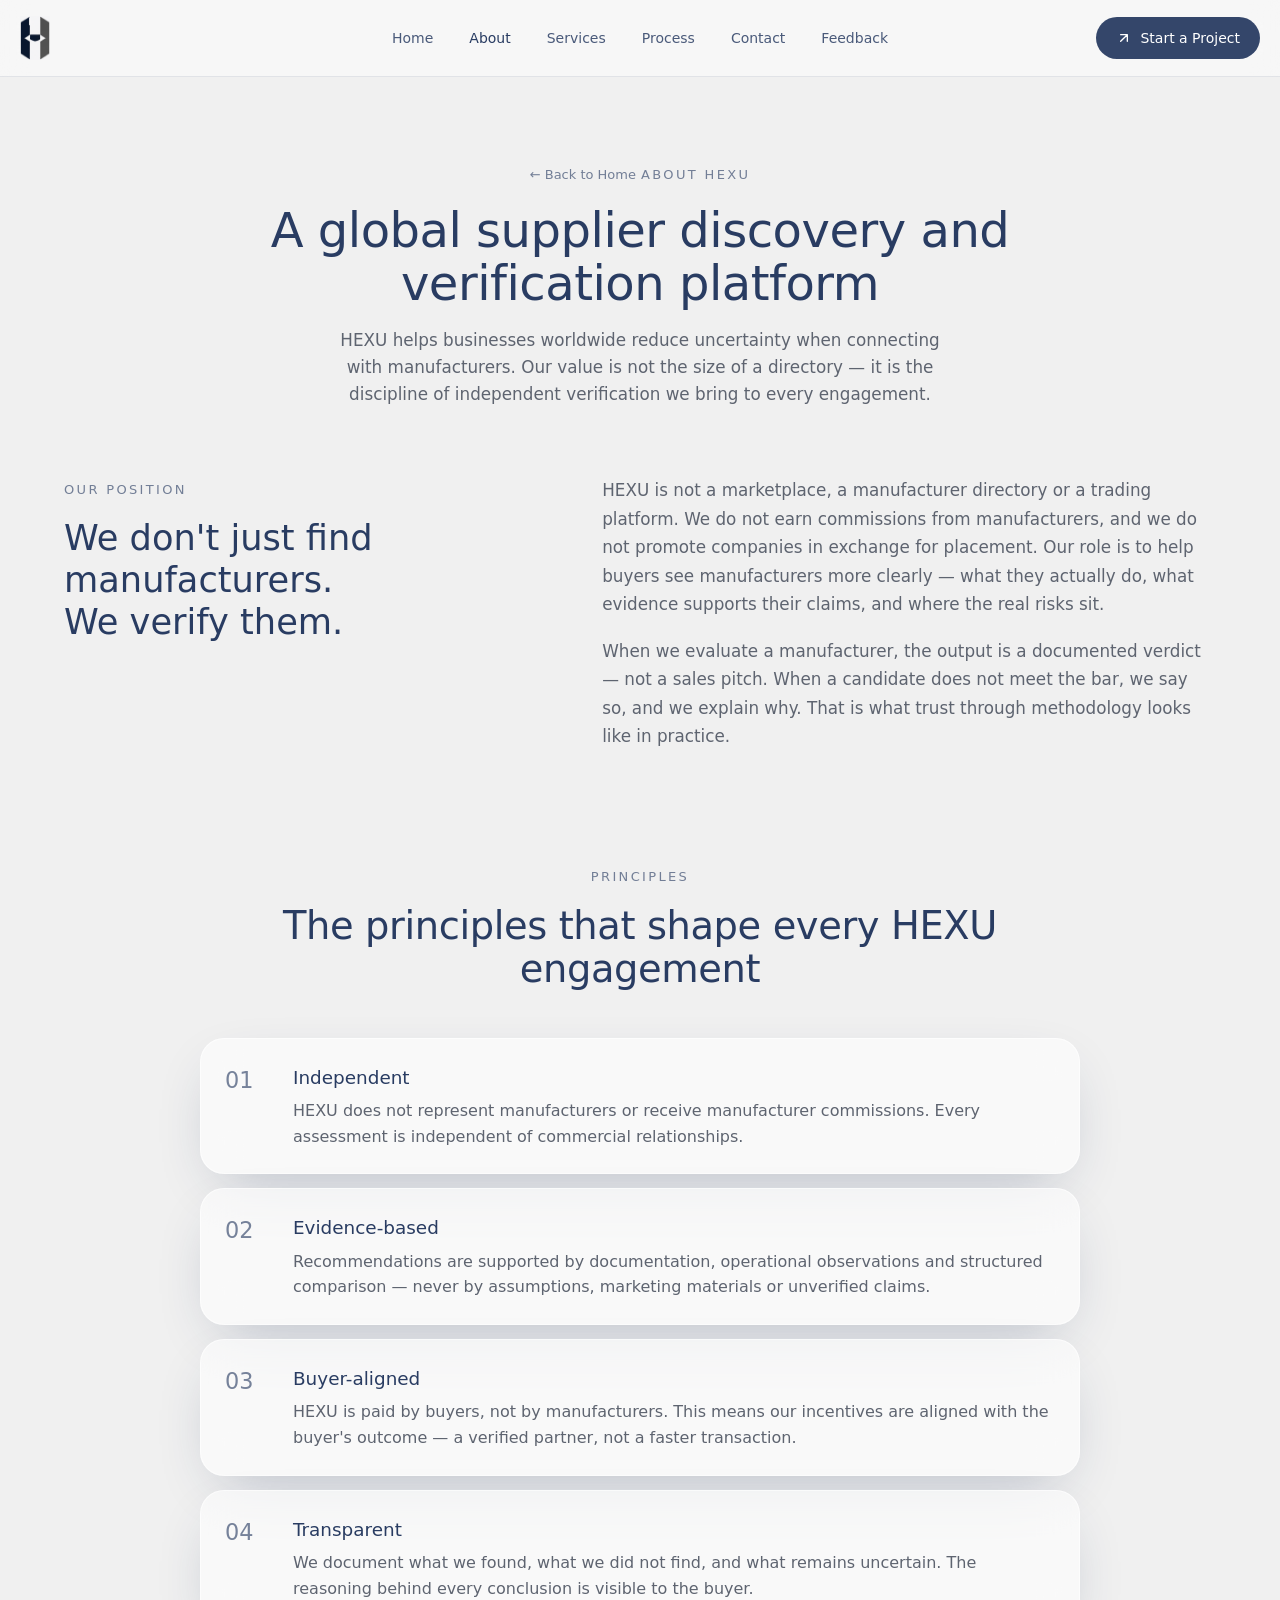
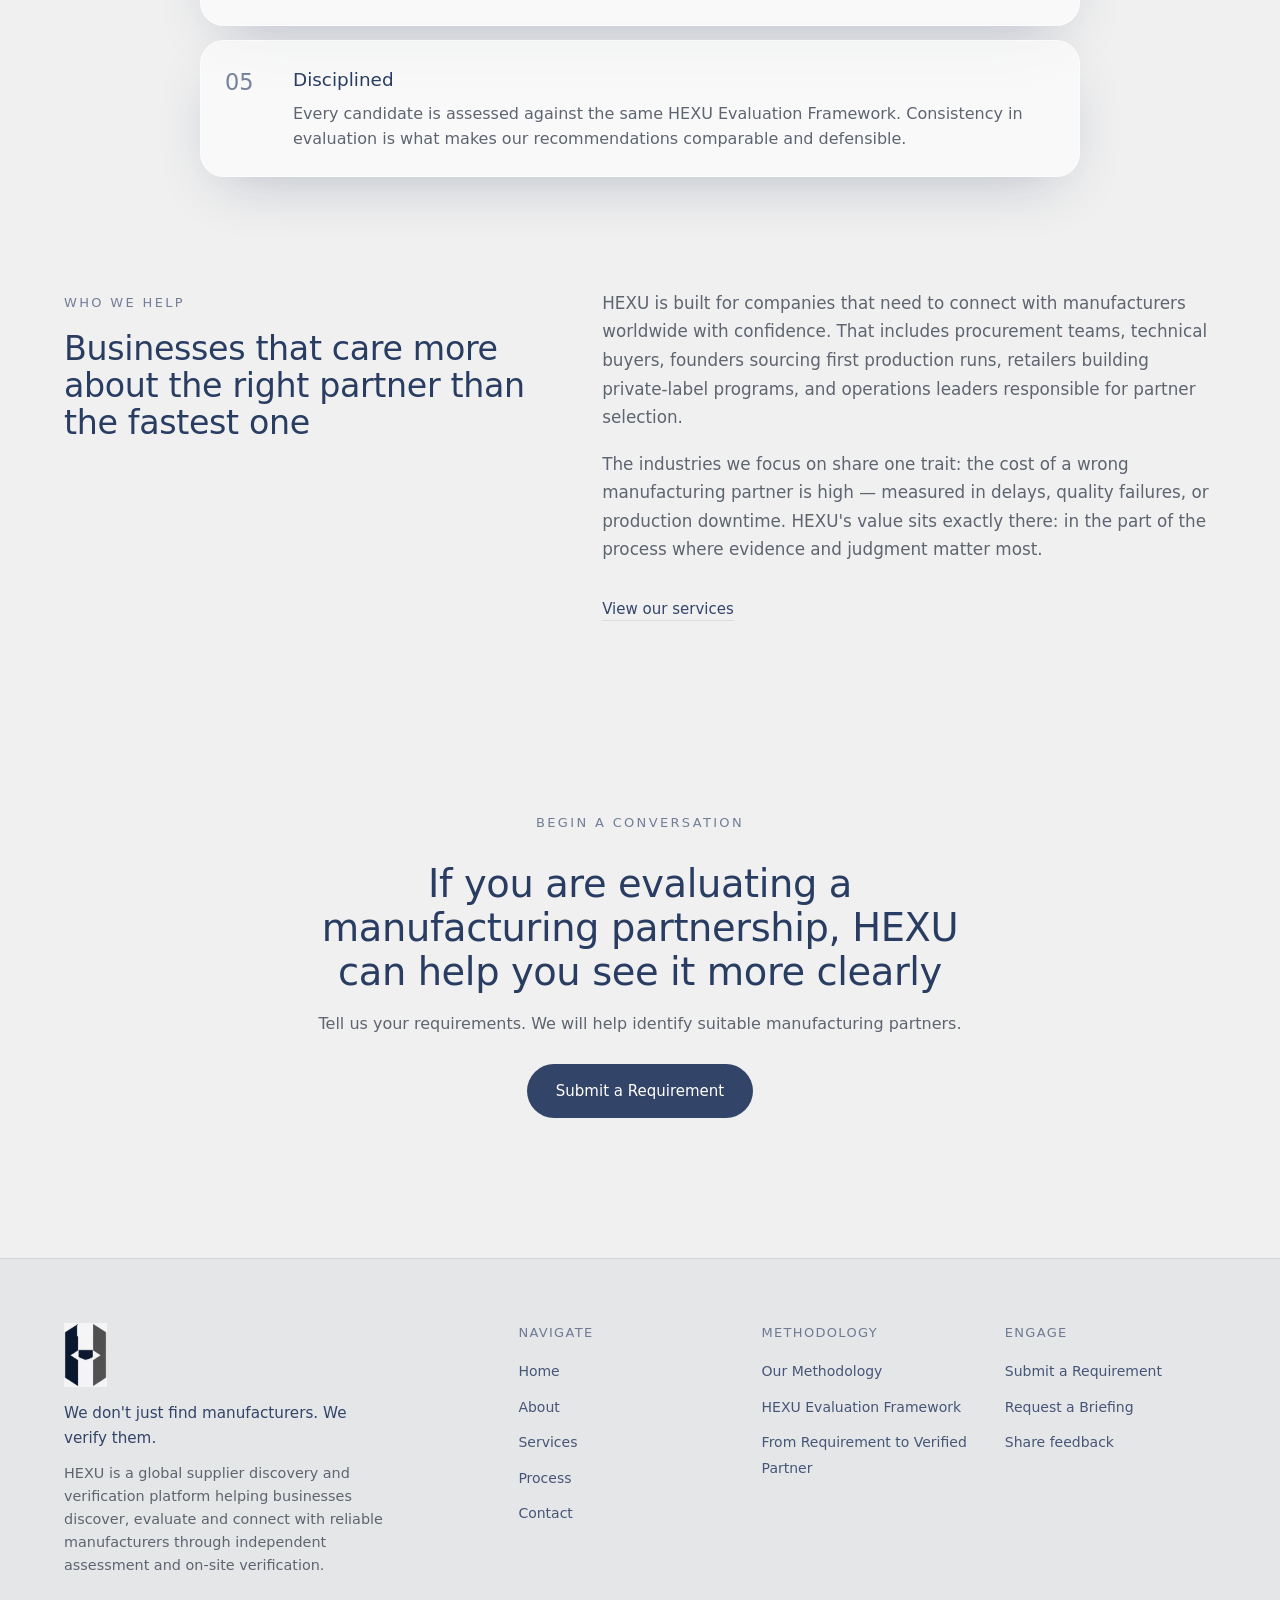
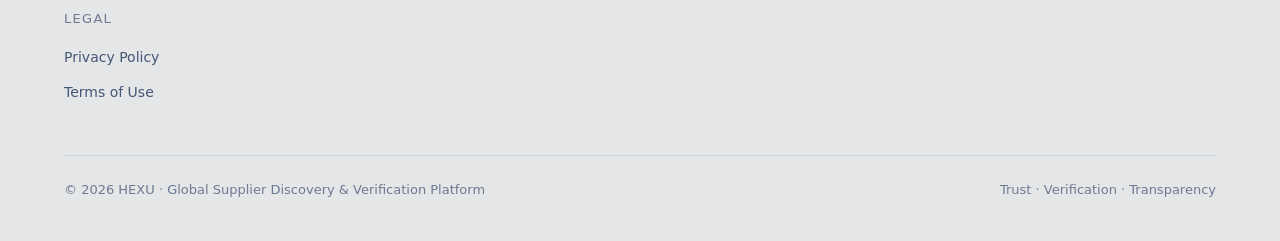
==== commit e773c627: "Optimize HEXU site: mobile nav, hero video, trust section, China messaging, contact details, SEO, OG" ====
--- a/HEXU/about.html
+++ b/HEXU/about.html
@@ -8,12 +8,13 @@
   <meta property="og:title" content="About — HEXU" />
   <meta property="og:description" content="A global supplier discovery and verification platform — helping businesses worldwide connect with reliable manufacturers through independent assessment." />
   <meta property="og:type" content="website" />
-  <meta property="og:image" content="og-image.svg" />
+  <meta property="og:image" content="https://hexuhub.com/assets/og-image.png" />
   <meta name="twitter:card" content="summary_large_image" />
   <link rel="icon" href="favicon.svg" type="image/svg+xml" />
   <link rel="preconnect" href="https://fonts.googleapis.com" />
   <link rel="preconnect" href="https://fonts.gstatic.com" crossorigin />
   <link rel="stylesheet" href="styles.css" />
+  <link rel="canonical" href="https://hexuhub.com/about.html" />
 </head>
 <body>
 
@@ -34,6 +35,9 @@
         Start a Project
       </a>
     </span>
+          <button class="nav-toggle" id="navToggle" type="button" aria-label="Open menu" aria-expanded="false" aria-controls="mobileNav">
+            <svg viewBox="0 0 24 24" fill="none" stroke="currentColor" stroke-width="2" stroke-linecap="round"><path d="M4 7h16M4 12h16M4 17h16"/></svg>
+          </button>
   </div>
 </nav>
 
@@ -160,8 +164,30 @@
   </div>
 </footer>
 
-<script src="script.js"></script>
-<script src="i18n.js"></script>
-<script src="i18n-index-overrides.js"></script>
+
+<!-- Mobile navigation drawer -->
+<div class="mobile-nav" id="mobileNav" hidden>
+  <div class="mobile-nav-top">
+    <a href="index.html" class="nav-brand" aria-label="HEXU home">
+      <img src="assets/hexu-logo.png" alt="HEXU" class="brand-logo nav-brand-logo">
+    </a>
+    <button class="nav-toggle" id="navClose" type="button" aria-label="Close menu">
+      <svg viewBox="0 0 24 24" fill="none" stroke="currentColor" stroke-width="2" stroke-linecap="round"><path d="M6 6l12 12M18 6L6 18"/></svg>
+    </button>
+  </div>
+  <ul class="mobile-nav-list">
+      <li><a href="index.html">Home</a></li>
+      <li><a href="about.html" class="is-current">About</a></li>
+      <li><a href="services.html">Services</a></li>
+      <li><a href="process.html">Process</a></li>
+      <li><a href="contact.html">Contact</a></li>
+      <li><a href="feedback.html">Feedback</a></li>
+  </ul>
+  <a href="contact.html" class="mobile-nav-cta"><svg viewBox="0 0 24 24" fill="none" stroke="currentColor" stroke-width="2" stroke-linecap="round" stroke-linejoin="round"><path d="M7 17 17 7M7 7h10v10"/></svg>Start a Project</a>
+  <p class="mobile-nav-meta">Email <a href="mailto:hello@hexuhub.com">hello@hexuhub.com</a></p>
+</div>
+
+<script src="script.js" defer></script>
+<script src="i18n.js" defer></script>
 </body>
 </html>
--- a/HEXU/styles.css
+++ b/HEXU/styles.css
@@ -165,6 +165,58 @@
 .nav-cta a svg { width: 16px; height: 16px; }
 
 @media (min-width: 900px) { .nav-menu { display: flex; } }
+
+/* ---------- mobile navigation (hamburger) ---------- */
+.nav-toggle {
+  display: inline-flex; align-items: center; justify-content: center;
+  flex: 0 0 auto;
+  width: 42px; height: 42px; margin-left: 10px; padding: 0;
+  border: 1px solid var(--navy-100);
+  border-radius: var(--r-pill);
+  background: rgba(255, 255, 255, 0.55);
+  color: var(--navy-900);
+  cursor: pointer;
+  transition: background .2s ease, transform .15s ease;
+}
+.nav-toggle:hover { background: rgba(255, 255, 255, 0.9); }
+.nav-toggle:active { transform: scale(0.96); }
+.nav-toggle svg { width: 18px; height: 18px; display: block; }
+@media (min-width: 900px) { .nav-toggle { display: none; } }
+
+.mobile-nav {
+  position: fixed; inset: 0; z-index: 200;
+  background: rgba(255, 255, 255, 0.97);
+  -webkit-backdrop-filter: blur(18px); backdrop-filter: blur(18px);
+  display: flex; flex-direction: column;
+  padding: 16px 20px 32px;
+  overflow-y: auto;
+  animation: navFade .18s ease;
+}
+.mobile-nav[hidden] { display: none; }
+@keyframes navFade { from { opacity: 0; } to { opacity: 1; } }
+.mobile-nav-top {
+  display: flex; align-items: center; justify-content: space-between;
+  padding-bottom: 20px; border-bottom: 1px solid var(--navy-100);
+}
+.mobile-nav-list { list-style: none; margin: 0; padding: 0; }
+.mobile-nav-list a {
+  display: block;
+  padding: 18px 2px;
+  font-size: 20px; letter-spacing: -0.02em;
+  color: var(--navy-900);
+  border-bottom: 1px solid var(--navy-100);
+}
+.mobile-nav-list a.is-current { font-weight: 500; }
+.mobile-nav-cta {
+  margin-top: 28px;
+  display: inline-flex; align-items: center; justify-content: center; gap: 8px;
+  background: var(--navy-900); color: #fff;
+  border-radius: var(--r-pill);
+  padding: 14px 22px; font-size: 15px;
+}
+.mobile-nav-meta { margin-top: 22px; font-size: 13px; color: var(--navy-800); }
+.mobile-nav-meta a { color: var(--navy-900); text-decoration: underline; }
+@media (min-width: 900px) { .mobile-nav { display: none !important; } }
 
 /* overlay nav (inside hero, no background) */
 .topnav--overlay {
@@ -530,6 +582,80 @@
   html { scroll-behavior: auto; }
 }
 
+/* ---------- local (China) verification note ---------- */
+.local-note {
+  margin-top: 18px;
+  display: inline-block;
+  font-size: 14px; line-height: 1.6;
+  color: var(--navy-900);
+  background: var(--navy-050);
+  border: 1px solid var(--navy-100);
+  border-radius: var(--r-pill);
+  padding: 11px 22px;
+  text-align: left;
+}
+@media (max-width: 680px) { .local-note { border-radius: var(--r-sm); } }
+
+/* ---------- trust section (how HEXU reduces supplier risk) ---------- */
+.section-trust { background: linear-gradient(180deg, rgba(255,255,255,0.45), rgba(255,255,255,0)); }
+.trust-grid { display: grid; grid-template-columns: 1fr; gap: 18px; }
+@media (min-width: 620px) { .trust-grid { grid-template-columns: 1fr 1fr; } }
+@media (min-width: 1024px) { .trust-grid { grid-template-columns: repeat(4, 1fr); } }
+.trust-card {
+  background: var(--glass-strong);
+  -webkit-backdrop-filter: blur(var(--glass-blur)); backdrop-filter: blur(var(--glass-blur));
+  border: 1px solid var(--glass-line);
+  border-radius: var(--r-lg, 20px);
+  padding: 26px 24px 28px;
+  display: flex; flex-direction: column;
+}
+.trust-num {
+  font-size: 12px; letter-spacing: .14em; color: var(--navy-400);
+  margin-bottom: 18px;
+}
+.trust-card h3 {
+  font-size: 17px; letter-spacing: -0.02em; color: var(--navy-950);
+  margin: 0 0 10px;
+}
+.trust-card p { font-size: 14.5px; line-height: 1.62; color: var(--text-2); margin: 0; }
+
+.trust-sample {
+  margin-top: 28px;
+  background: var(--navy-050);
+  border: 1px solid var(--navy-100);
+  border-radius: var(--r-lg, 20px);
+  padding: 30px 26px;
+  display: flex; flex-direction: column; gap: 22px;
+}
+@media (min-width: 860px) {
+  .trust-sample { flex-direction: row; align-items: center; justify-content: space-between; padding: 34px 38px; }
+  .trust-sample-copy { max-width: 60ch; }
+}
+.trust-sample-copy h3 {
+  font-size: clamp(1.15rem, 1.9vw, 1.45rem); letter-spacing: -0.02em;
+  color: var(--navy-950); margin: 12px 0 10px;
+}
+.trust-sample-copy p { font-size: 14.5px; line-height: 1.62; color: var(--text-2); margin: 0; }
+.trust-sample-btn { flex: 0 0 auto; white-space: nowrap; }
+
+/* ---------- contact page: trust / contact details block ---------- */
+.contact-details {
+  margin-top: 26px;
+  border-top: 1px solid var(--navy-100);
+  padding-top: 22px;
+}
+.contact-details dl { margin: 0; display: grid; gap: 14px; }
+.contact-details dt {
+  font-size: 11.5px; letter-spacing: .12em; text-transform: uppercase;
+  color: var(--navy-400); margin-bottom: 3px;
+}
+.contact-details dd { margin: 0; font-size: 15px; color: var(--navy-950); }
+.contact-details dd a { color: var(--navy-950); text-decoration: underline; text-underline-offset: 3px; }
+.contact-statement {
+  margin-top: 22px; font-size: 14.5px; line-height: 1.62; color: var(--text-2);
+  max-width: 42ch;
+}
+
 /* HEXU logo (shared across all pages) */
 .brand-logo { display: block; height: auto; }
 .nav-brand-logo { height: 44px; width: auto; }
